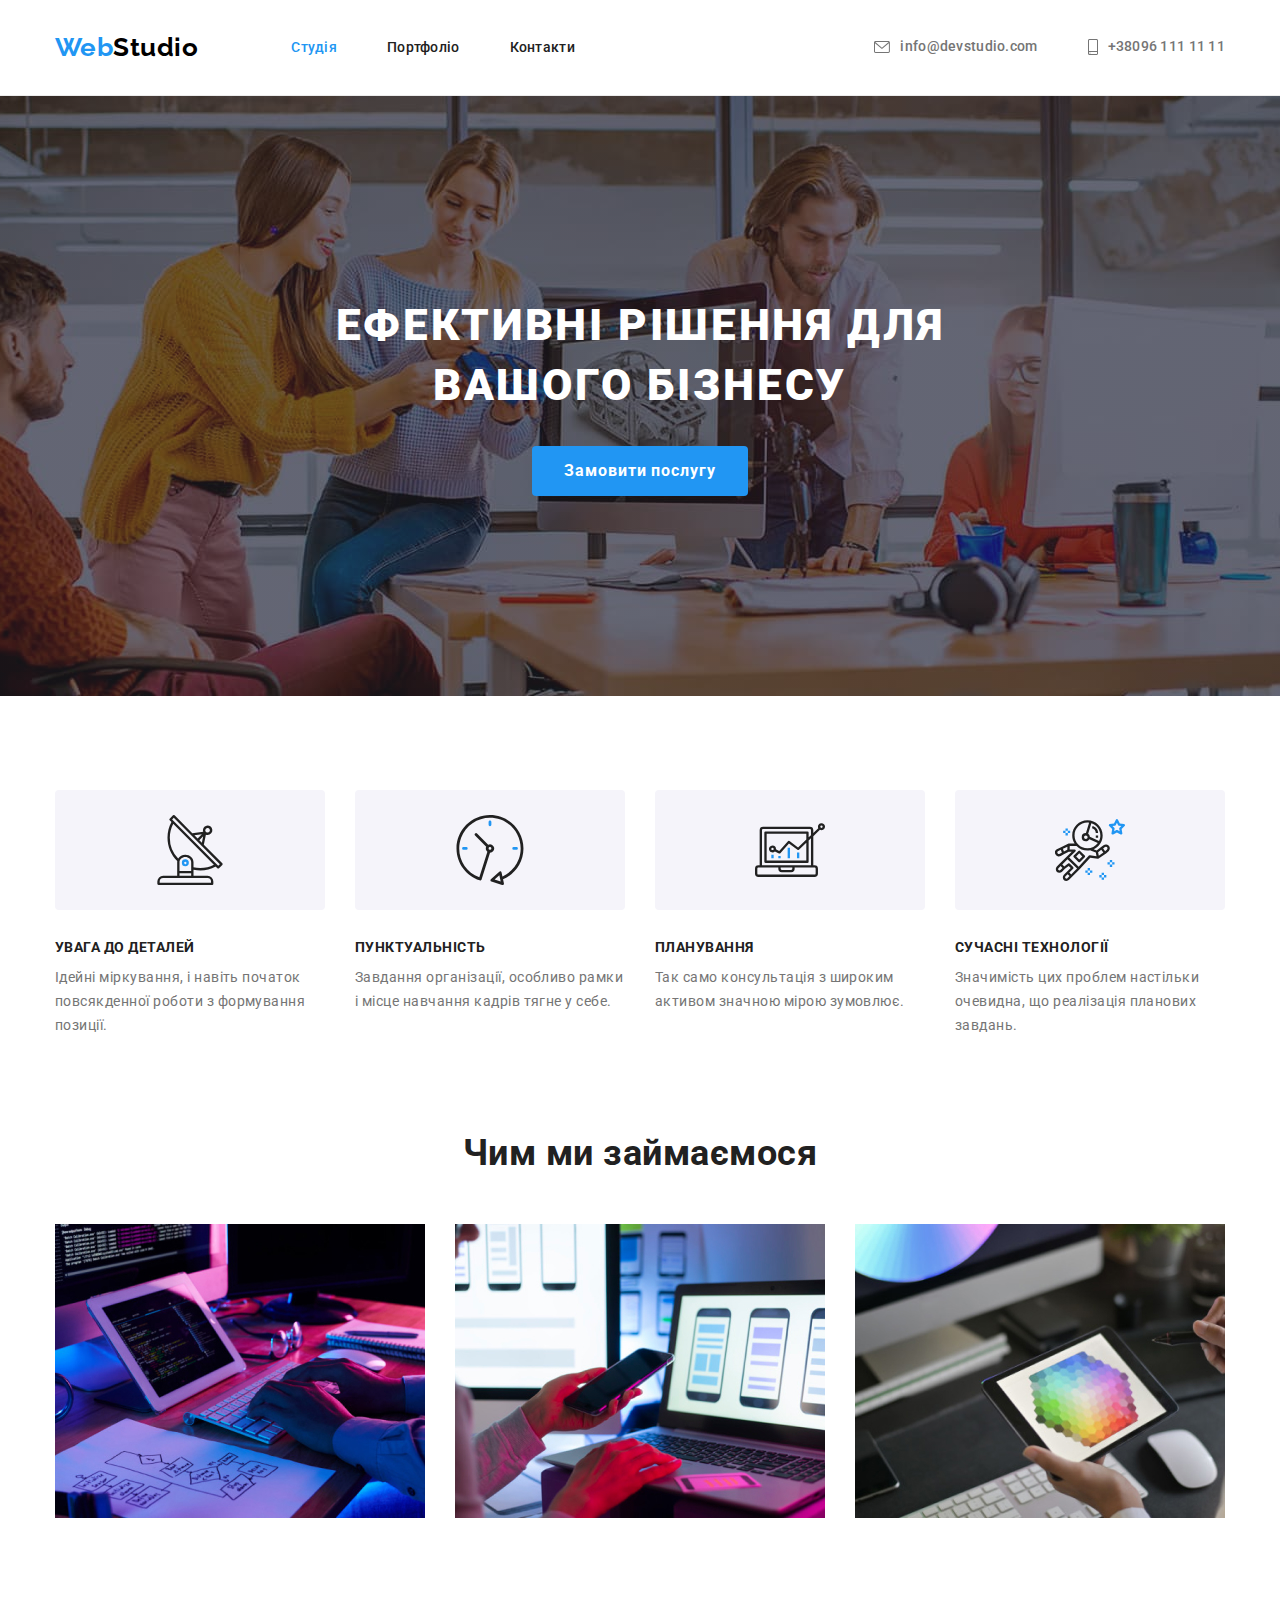
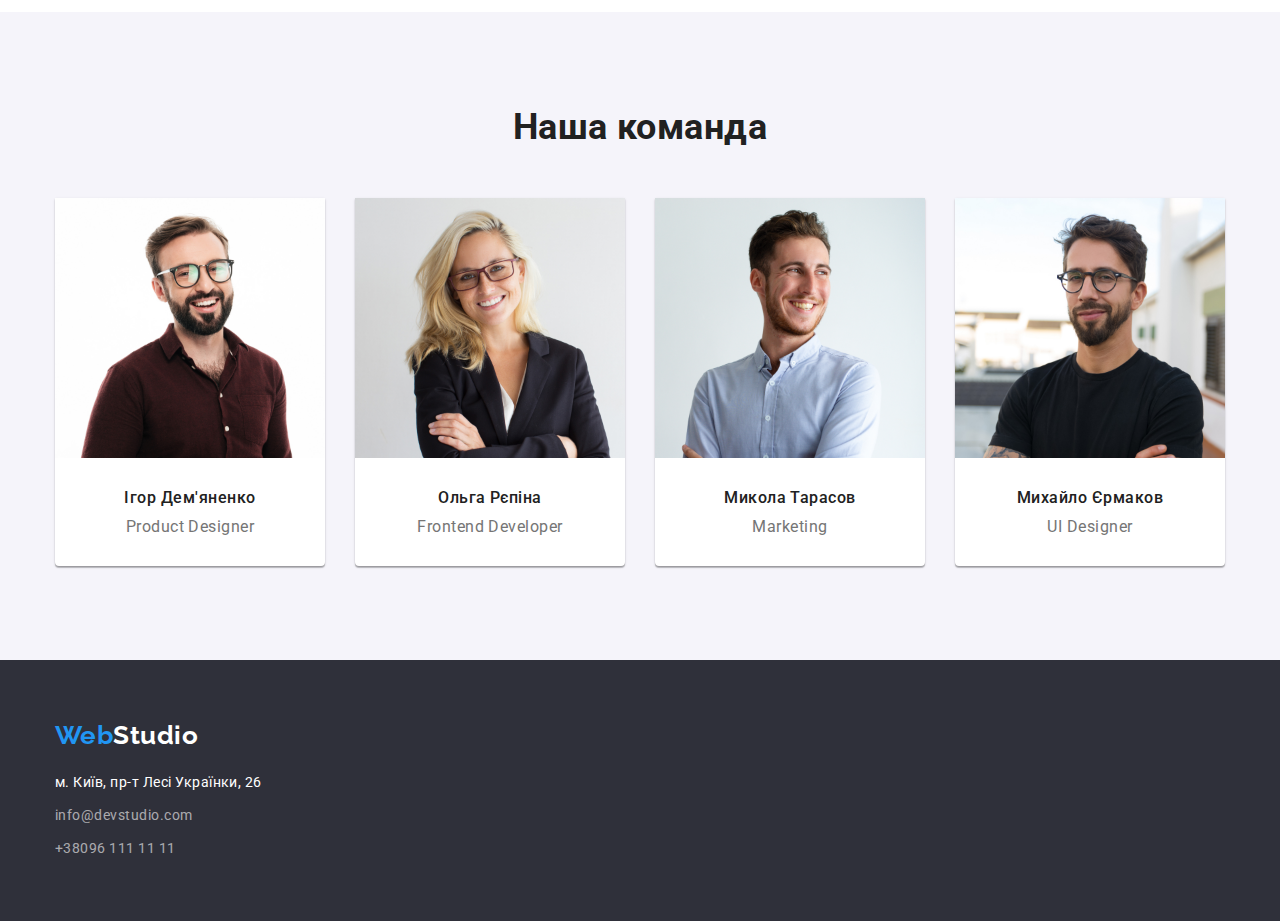
==== index.html @ da21ea5d "Add hover effect to auth-nav link" ====
<!DOCTYPE html>
<html lang="en">
  <head>
    <meta charset="UTF-8" />
    <meta http-equiv="X-UA-Compatible" content="IE=edge" />
    <meta name="viewport" content="width=device-width, initial-scale=1.0" />
    <title>Document</title>
    <link rel="preconnect" href="https://fonts.googleapis.com" />
    <link rel="preconnect" href="https://fonts.gstatic.com" crossorigin />
    <link
      href="https://fonts.googleapis.com/css2?family=Raleway:wght@700&family=Roboto:wght@400;500;700;900&display=swap"
      rel="stylesheet"
    />
    <link
      rel="stylesheet"
      href="https://cdnjs.cloudflare.com/ajax/libs/modern-normalize/1.1.0/modern-normalize.min.css"
    />
    <link rel="stylesheet" href="./css/styles.css" />
  </head>
  <body>
    <!-- Header -->
    <header class="page-header">
      <div class="container main-nav">
        <a href="./index.html" class="logo"><span class="logo-blue">Web</span>Studio</a>

        <nav>
          <ul class="site-nav list">
            <li class="item"><a href="./index.html" class="link current">Студія</a></li>
            <li class="item"><a href="./portfolio.html" class="link">Портфоліо</a></li>
            <li class="item"><a href="Контакти" class="link">Контакти</a></li>
          </ul>
        </nav>

        <ul class="auth-nav">
          <li class="item">
            <a href="maito:info@devstudio.com" class="link">
              <svg class="link-svg" width="16px" height="12px">
                <use href="/images/icons.svg#envelope"></use>
              </svg>
              info@devstudio.com</a
            >
          </li>
          <li class="item">
            <a href="tel:+380961111111" class="link">
              <svg class="link-svg" width="10px" height="16px">
                <use href="/images/icons.svg#smartphone"></use>
              </svg>
              +38096 111 11 11</a
            >
          </li>
        </ul>
      </div>
    </header>

    <!-- Main section -->
    <main>
      <!--Hero-->
      <section class="hero">
        <div class="hero-bg">
          <div class="container hero-container">
            <h1 class="hero-title">Ефективні рішення для вашого бізнесу</h1>
            <button type="button" class="button primary-hero">Замовити послугу</button>
          </div>
        </div>
      </section>

      <!--Особливості-->
      <section class="section">
        <div class="container">
          <h2 class="section-title feature-title">Переваги</h2>

          <ul class="feature-list">
            <li class="item">
              <div class="item-svg">
                <svg class="item-antenna" width="70px" height="70px">
                  <use href="/images/icons.svg#antenna"></use>
                </svg>
              </div>
              <h3 class="title">УВАГА ДО ДЕТАЛЕЙ</h3>
              <p class="text">
                Ідейні міркування, і навіть початок повсякденної роботи з формування позиції.
              </p>
            </li>

            <li class="item">
              <div class="item-svg">
                <svg class="item-antenna" width="70px" height="70px">
                  <use href="/images/icons.svg#clock"></use>
                </svg>
              </div>
              <h3 class="title">ПУНКТУАЛЬНІСТЬ</h3>
              <p class="text">
                Завдання організації, особливо рамки і місце навчання кадрів тягне у себе.
              </p>
            </li>

            <li class="item">
              <div class="item-svg">
                <svg class="item-antenna" width="70px" height="70px">
                  <use href="/images/icons.svg#diagram"></use>
                </svg>
              </div>
              <h3 class="title">ПЛАНУВАННЯ</h3>
              <p class="text">Так само консультація з широким активом значною мірою зумовлює.</p>
            </li>

            <li class="item">
              <div class="item-svg">
                <svg class="item-antenna" width="70px" height="70px">
                  <use href="/images/icons.svg#astronaut"></use>
                </svg>
              </div>
              <h3 class="title">СУЧАСНІ ТЕХНОЛОГІЇ</h3>
              <p class="text">
                Значимість цих проблем настільки очевидна, що реалізація планових завдань.
              </p>
            </li>
          </ul>
        </div>
      </section>

      <!--Чим ми займаємося-->
      <section class="section work">
        <div class="container">
          <h2 class="section-title">Чим ми займаємося</h2>
          <ul class="work-list">
            <li class="item">
              <img src="images/img1.jpg" alt="Людина набирає текст на компьютері" width="370" />
            </li>
            <li class="item">
              <img
                src="images/img2.jpg"
                alt="Людина переглядає макети мобільного додатка на компьютері"
                width="370"
              />
            </li>
            <li class="item">
              <img
                src="images/img3.jpg"
                alt="Людина переглядає палітри кольорів на планшеті"
                width="370"
              />
            </li>
          </ul>
        </div>
      </section>

      <!--Наша команда-->
      <section class="section team">
        <div class="container">
          <h2 class="section-title">Наша команда</h2>
          <ul class="team-list">
            <li class="item-team">
              <img src="images/img4.jpg" alt="Фото Ігор Дем'яненко" width="270" height="260" />
              <div class="name">
                <h3 class="title">Ігор Дем'яненко</h3>
                <p class="text">Product Designer</p>
              </div>
            </li>

            <li class="item-team">
              <img src="images/img5.jpg" alt="Фото Ольга Рєпіна" width="270" height="260" />
              <div class="name">
                <h3 class="title">Ольга Рєпіна</h3>
                <p class="text">Frontend Developer</p>
              </div>
            </li>

            <li class="item-team">
              <img src="images/img6.jpg" alt="Фото Микола Тарасов" width="270" height="260" />
              <div class="name">
                <h3 class="title">Микола Тарасов</h3>
                <p class="text">Marketing</p>
              </div>
            </li>

            <li class="item-team">
              <img src="images/img7.jpg" alt="Фото Михайло Єрмаков" width="270" height="260" />
              <div class="name">
                <h3 class="title">Михайло Єрмаков</h3>
                <p class="text">UI Designer</p>
              </div>
            </li>
          </ul>
        </div>
      </section>
    </main>

    <!-- Footer -->
    <footer class="page-footer">
      <div class="container contact">
        <div class="contact">
          <a href="./index.html" class="logo-white"><span class="logo-blue">Web</span>Studio</a>
          <div class="footer-contacts">
            <address>
              <ul class="footer-link">
                <li class="address">
                  <a
                    href="https://www.google.com/search?tbs=lf:1,lf_ui:1&tbm=lcl&sxsrf=ALiCzsYic9nBEuaywwjqmKYpoHVzt39aoQ:1659000467713&q=%D0%BC.+%D0%9A%D0%B8%D1%97%D0%B2,+%D0%BF%D1%80-%D1%82+%D0%9B%D0%B5%D1%81%D1%96+%D0%A3%D0%BA%D1%80%D0%B0%D1%97%D0%BD%D0%BA%D0%B8,+26&rflfq=1&num=10&ved=2ahUKEwivqL2sopv5AhWI_CoKHQGGCf0QtgN6BAgEEAQ"
                    class="address"
                    target="_blank"
                    rel="noreferrer noopener"
                    >м. Київ, пр-т Лесі Українки, 26</a
                  >
                </li>
                <li class="link">
                  <a href="maito:info@devstudio.com" class="link">info@devstudio.com</a>
                </li>
                <li class="link"><a href="tel:+380961111111" class="link">+38096 111 11 11</a></li>
              </ul>
            </address>
          </div>
        </div>
      </div>
    </footer>
  </body>
</html>
---- css/styles.css ----
/* основний колір тексту #212121 */
/* вторичний колір тексту #757575 */
/* акцент #2196F3 */
/* білий колір #FFFFFF */
/* білий колір футер rgba(255, 255, 255, 0.6) */

:root {
  --primary-text-color: #212121;
  --title-text-color: #757575;
  --accent-color: #2196f3;
  --primary-white-color: #ffffff;
}

body {
  background-color: #ffffff;
  color: var(--primary-text-color);
  font-family: Roboto, sans-serif;
  letter-spacing: 0.03em;
}

ul {
  padding: 0;
  margin: 0;
  list-style: none;
}

img {
  display: block;
}

.container {
  width: 100%;
  max-width: 1200px;
  padding-left: 15px;
  padding-right: 15px;
  margin-left: auto;
  margin-right: auto;
}

/* Main Page */

/* Page header */

.page-header {
  padding-top: 32px;
  padding-bottom: 32px;
  border-bottom: 1px solid #ececec;
}

.main-nav {
  display: flex;
  align-items: center;
}

.logo {
  color: #000000;
  font-family: Raleway, sans-serif;
  font-weight: 700;
  font-size: 26px;
  line-height: 1.19;
  text-decoration: none;
}

.logo-blue {
  color: var(--accent-color);
  font-family: Raleway, sans-serif;
  font-weight: 700;
  font-size: 26px;
  line-height: 1.19;
  text-decoration: none;
}

.logo-white {
  color: var(--primary-white-color);
  font-family: Raleway, sans-serif;
  font-weight: 700;
  font-size: 26px;
  line-height: 1.19;
  text-decoration: none;
}

.logo:focus {
  color: var(--accent-color);
}

.site-nav {
  display: flex;
  margin-left: 93px;
}

.site-nav .item:not(:last-child) {
  margin-right: 50px;
}

.site-nav .link {
  color: var(--primary-text-color);
  font-weight: 500;
  font-size: 14px;
  line-height: 1.2;
  letter-spacing: 0.02em;
  text-decoration: none;
}

.site-nav .link.current {
  color: var(--accent-color);
}

.site-nav .link:hover,
.site-nav .link:focus {
  color: var(--accent-color);
}

.auth-nav .link {
  display: flex;
  align-items: center;
  color: var(--title-text-color);
  text-decoration: none;
  font-weight: 500;
  font-size: 14px;
  line-height: 1.14;
  letter-spacing: 0.02em;
}

.auth-nav .link:hover,
.auth-nav .link:focus {
  color: var(--accent-color);
}

.auth-nav {
  display: flex;
  margin-left: auto;
}

.auth-nav .item:not(:last-child) {
  margin-right: 50px;
}

.link-svg {
  margin-right: 10px;
  fill: currentColor;
}

/* Main sections */

.section {
  padding-top: 94px;
  padding-bottom: 94px;
}

.section-title {
  margin-top: 0;
  margin-bottom: 50px;
  color: var(--primary-text-color);
  font-weight: 700;
  font-size: 36px;
  line-height: 1.17;
  text-align: center;
}

/* Hero */

.hero {
  background-color: #2f303a;
  text-align: center;
}

.hero-bg {
  max-width: 1600px;
  height: 600px;
  margin-right: auto;
  margin-left: auto;
  background-image: linear-gradient(to right, rgba(47, 48, 58, 0.4), rgba(47, 48, 58, 0.4)),
    url(/images/bg_img.jpg);
  background-repeat: no-repeat;
  background-position: center;
}

.container.hero-container {
  padding-top: 200px;
  padding-bottom: 200px;
  padding-left: 237px;
  padding-right: 237px;
}

.hero .hero-title {
  margin-top: 0;
  margin-bottom: 30px;

  color: var(--primary-white-color);
  font-weight: 900;
  font-size: 44px;
  line-height: 1.36;
  letter-spacing: 0.06em;
  text-transform: uppercase;
}

/* Features */

.section-title.feature-title {
  display: none;
}

.feature-list {
  display: flex;
}

.feature-list .item-svg {
  display: flex;
  align-items: center;
  justify-content: center;
  width: 270px;
  height: 120px;
  margin-bottom: 30px;
  border-radius: 4px;
  background-color: #f5f4fa;
}

/* .feature-list .item::before {
  content: '';
  display: block;
  width: 270px;
  height: 120px;
  margin-bottom: 30px;
  border-radius: 4px;
  background-color: #f5f4fa;
} */

.feature-list .item:not(:last-child) {
  margin-right: 30px;
}

.feature-list .title {
  margin-top: 0;
  margin-bottom: 10px;
  color: var(--primary-text-color);
  font-weight: 700;
  font-size: 14px;
  line-height: 1.14;
}

.feature-list .text {
  margin-top: 0;
  margin-bottom: 0;
  color: var(--title-text-color);
  font-size: 14px;
  line-height: 1.71;
}

/* .feature-list .item {
  display: inline-flex;
  justify-content: center;
} */

/* Job description */

.section.work {
  padding-top: 0;
}

.work-list {
  display: flex;
}

.work-list .item:not(:last-child) {
  margin-right: 30px;
}

/* Our Team */

.section.team {
  background-color: #f5f4fa;
}

.item-team {
  background-color: var(--primary-white-color);
  border-radius: 0px 0px 4px 4px;
  box-shadow: 0px 1px 3px rgba(0, 0, 0, 0.12), 0px 1px 1px rgba(0, 0, 0, 0.14),
    0px 2px 1px rgba(0, 0, 0, 0.2);
}

.name {
  padding-top: 30px;
  padding-bottom: 30px;

  text-align: center;
}

.team-list {
  display: flex;
  flex-wrap: wrap;
}

.item-team:not(:last-child) {
  margin-right: 30px;
}

.team-list .title {
  margin-top: 0px;
  margin-bottom: 10px;

  color: var(--primary-text-color);
  font-weight: 500;
  font-size: 16px;
  line-height: 1.19;
}

.team-list .text {
  margin-top: 0px;
  margin-bottom: 0px;

  color: var(--title-text-color);
  font-size: 16px;
  line-height: 1.19;
}

/* Footer */

.page-footer {
  padding-top: 60px;
  padding-bottom: 60px;

  background-color: #2f303a;
}

.address {
  padding-top: 20px;

  color: var(--primary-white-color);
  font-size: 14px;
  line-height: 1.71;
  text-decoration: none;
  font-style: normal;
}

.address:hover,
.address:focus {
  color: var(--accent-color);
}

.footer-link .link {
  margin-top: 9px;

  color: rgba(255, 255, 255, 0.6);
  font-size: 14px;
  line-height: 1.71;
  text-decoration: none;
  font-style: normal;
}

.footer-link .link:hover,
.footer-link .link:focus {
  color: var(--accent-color);
}

/* Portfolio Page */

.section-title.portfolio-title {
  display: none;
}

/* Filter/Hero buttons */

.filter-button {
  display: flex;
  flex-wrap: wrap;
  justify-content: center;
  margin-bottom: 50px;
}

.filter-button button:hover,
.filter-button button:focus {
  box-shadow: 0px 3px 1px rgba(0, 0, 0, 0.1), 0px 1px 2px rgba(0, 0, 0, 0.08),
    0px 2px 2px rgba(0, 0, 0, 0.12);
}

.button {
  color: var(--primary-text-color);
  background-color: #f5f4fa;
  font-family: inherit;
  cursor: pointer;
}

.button.primary-hero {
  padding-top: 10px;
  padding-bottom: 10px;
  padding-right: 32px;
  padding-left: 32px;
  border: 0px;
  border-radius: 4px;

  color: var(--primary-white-color);
  background-color: var(--accent-color);
  font-weight: 700;
  font-size: 16px;
  line-height: 1.88;
  letter-spacing: 0.06em;
}

.button.primary-filter {
  padding: 6px 22px 6px 22px;
  border: 0px;
  border-radius: 4px;

  color: var(--primary-white-color);
  background-color: var(--accent-color);
  font-weight: 500;
  font-size: 16px;
  line-height: 1.62;
}

.button.secondary-filter {
  margin-left: 8px;
  padding: 6px 25px 6px 25px;
  border: 0px;
  border-radius: 4px;

  color: var(--primary-text-color);
  background-color: #f5f4fa;
  font-weight: 500;
  font-size: 16px;
  line-height: 1.62;
}

.button:hover,
.button:focus {
  color: var(--primary-white-color);
  background-color: var(--accent-color);
}

/* Work Examples */

.work-examples {
  display: flex;
  flex-wrap: wrap;
}

.work-examples .card:nth-child(3n) {
  margin-right: 0px;
}

.work-examples .card:hover,
.work-examples .card:focus {
  box-shadow: 0px 1px 1px rgba(0, 0, 0, 0.12), 0px 4px 4px rgba(0, 0, 0, 0.06),
    1px 4px 6px rgba(0, 0, 0, 0.16);
}

.work-examples .text {
  margin: 0px;

  color: var(--title-text-color);
  font-size: 16px;
  line-height: 1.87;
}

.work-examples .work-title {
  margin-bottom: 4px;
  margin-top: 0px;

  color: var(--primary-text-color);
  font-weight: 700;
  font-size: 18px;
  line-height: 2;
  letter-spacing: 0.06em;
}

.card {
  width: 370px;
  margin-right: 30px;
  margin-bottom: 30px;
}

.card-description {
  border-left: 1px solid #eeeeee;
  border-right: 1px solid #eeeeee;
  border-bottom: 1px solid #eeeeee;
  padding: 20px 24px 20px 24px;
}
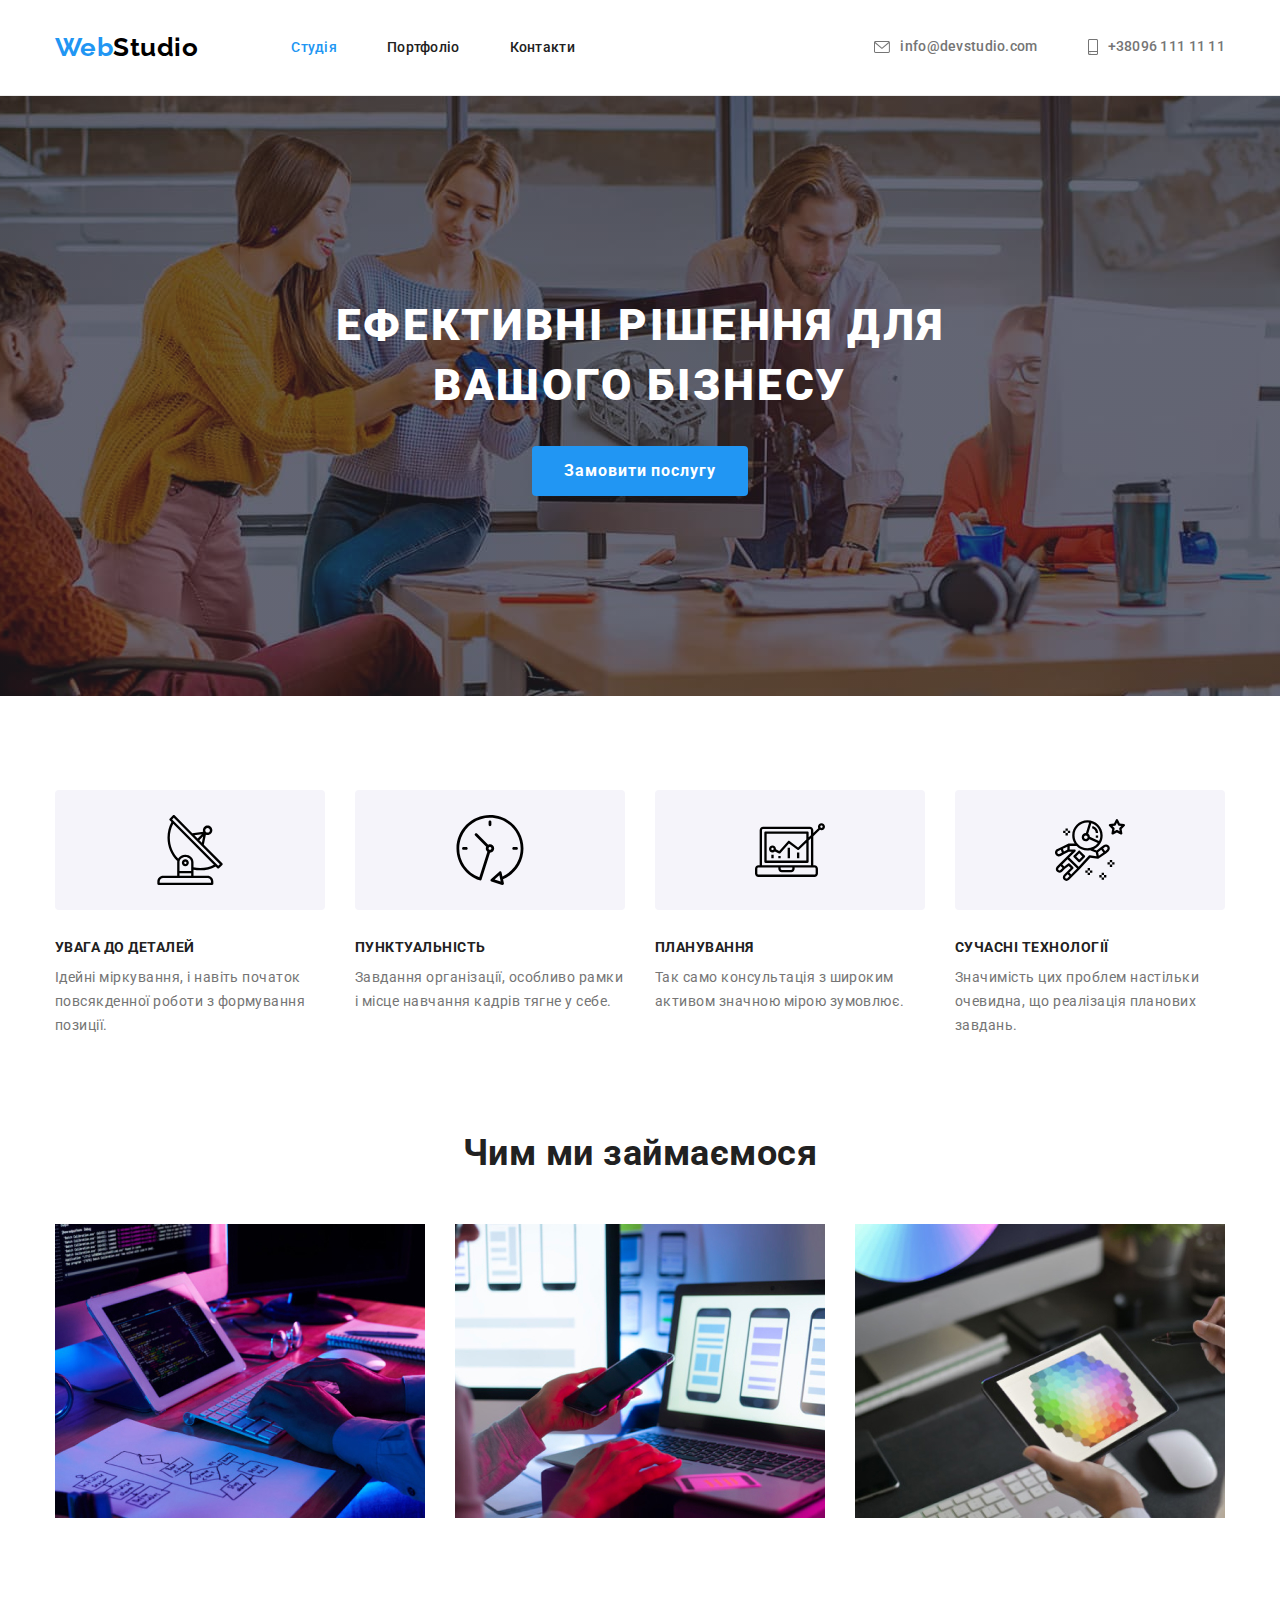
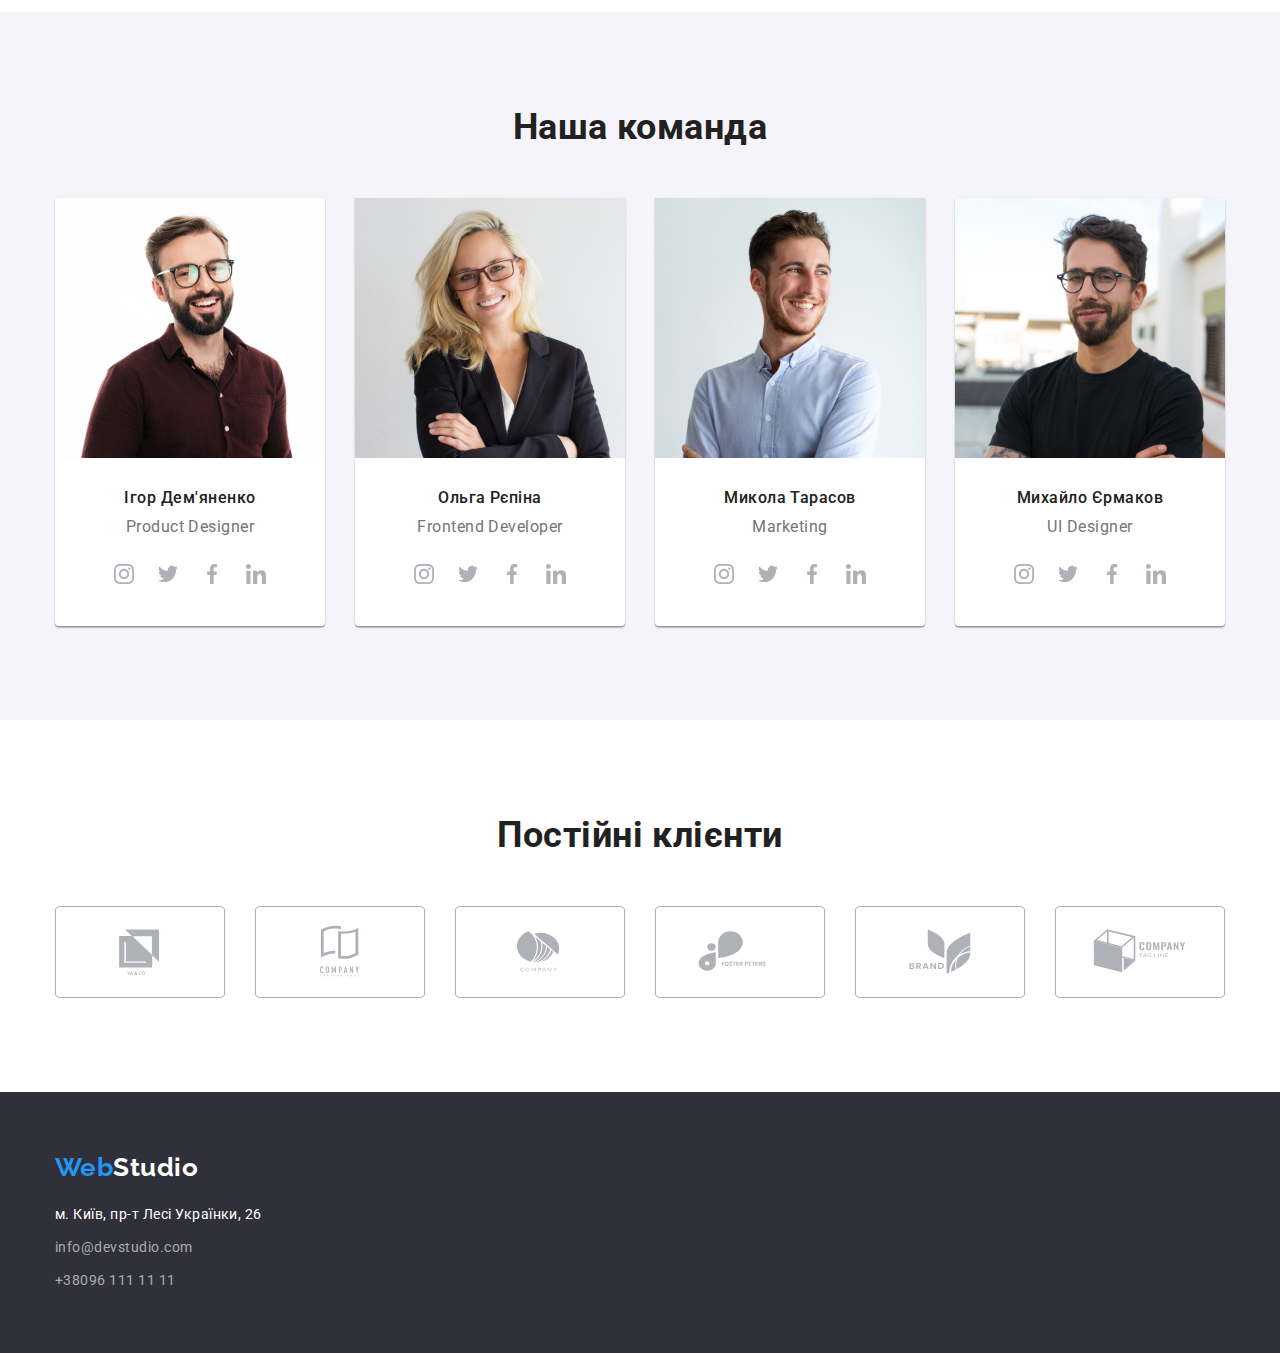
==== commit d28c7b0c: "Add icons to Team saction" ====
--- a/index.html
+++ b/index.html
@@ -155,6 +155,67 @@
               <div class="name">
                 <h3 class="title">Ігор Дем'яненко</h3>
                 <p class="text">Product Designer</p>
+                <ul class="social">
+                  <li>
+                    <a
+                      href="https://www.instagram.com"
+                      target="_blank"
+                      rel="noopenner noreferer"
+                      class="social-link"
+                    >
+                      <div class="social-button">
+                        <svg class="social-svg" width="20px" height="20px">
+                          <use href="/images/icons.svg#instagram"></use>
+                        </svg>
+                      </div>
+                    </a>
+                  </li>
+                  <li></li>
+                  <li>
+                    <a
+                      href="https://www.twitter.com"
+                      target="_blank"
+                      rel="noopenner noreferer"
+                      class="social-link"
+                    >
+                      <div class="social-button">
+                        <svg class="social-svg" width="20px" height="20px">
+                          <use href="/images/icons.svg#twitter"></use>
+                        </svg>
+                      </div>
+                    </a>
+                  </li>
+                  <li></li>
+                  <li>
+                    <a
+                      href="https://www.facebook.com"
+                      target="_blank"
+                      rel="noopenner noreferer"
+                      class="social-link"
+                    >
+                      <div class="social-button">
+                        <svg class="social-svg" width="20px" height="20px">
+                          <use href="/images/icons.svg#facebook"></use>
+                        </svg>
+                      </div>
+                    </a>
+                  </li>
+                  <li></li>
+                  <li>
+                    <a
+                      href="https://www.linkedin.com"
+                      target="_blank"
+                      rel="noopenner noreferer"
+                      class="social-link"
+                    >
+                      <div class="social-button">
+                        <svg class="social-svg" width="20px" height="20px">
+                          <use href="/images/icons.svg#linkedin"></use>
+                        </svg>
+                      </div>
+                    </a>
+                  </li>
+                </ul>
               </div>
             </li>
 
@@ -163,6 +224,68 @@
               <div class="name">
                 <h3 class="title">Ольга Рєпіна</h3>
                 <p class="text">Frontend Developer</p>
+                <ul class="social">
+                  <li></li>
+                  <li>
+                    <a
+                      href="https://www.instagram.com"
+                      target="_blank"
+                      rel="noopenner noreferer"
+                      class="social-link"
+                    >
+                      <div class="social-button">
+                        <svg class="social-svg" width="20px" height="20px">
+                          <use href="/images/icons.svg#instagram"></use>
+                        </svg>
+                      </div>
+                    </a>
+                  </li>
+                  <li></li>
+                  <li>
+                    <a
+                      href="https://www.twitter.com"
+                      target="_blank"
+                      rel="noopenner noreferer"
+                      class="social-link"
+                    >
+                      <div class="social-button">
+                        <svg class="social-svg" width="20px" height="20px">
+                          <use href="/images/icons.svg#twitter"></use>
+                        </svg>
+                      </div>
+                    </a>
+                  </li>
+                  <li></li>
+                  <li>
+                    <a
+                      href="https://www.facebook.com"
+                      target="_blank"
+                      rel="noopenner noreferer"
+                      class="social-link"
+                    >
+                      <div class="social-button">
+                        <svg class="social-svg" width="20px" height="20px">
+                          <use href="/images/icons.svg#facebook"></use>
+                        </svg>
+                      </div>
+                    </a>
+                  </li>
+                  <li></li>
+                  <li>
+                    <a
+                      href="https://www.linkedin.com"
+                      target="_blank"
+                      rel="noopenner noreferer"
+                      class="social-link"
+                    >
+                      <div class="social-button">
+                        <svg class="social-svg" width="20px" height="20px">
+                          <use href="/images/icons.svg#linkedin"></use>
+                        </svg>
+                      </div>
+                    </a>
+                  </li>
+                </ul>
               </div>
             </li>
 
@@ -171,6 +294,68 @@
               <div class="name">
                 <h3 class="title">Микола Тарасов</h3>
                 <p class="text">Marketing</p>
+                <ul class="social">
+                  <li></li>
+                  <li>
+                    <a
+                      href="https://www.instagram.com"
+                      target="_blank"
+                      rel="noopenner noreferer"
+                      class="social-link"
+                    >
+                      <div class="social-button">
+                        <svg class="social-svg" width="20px" height="20px">
+                          <use href="/images/icons.svg#instagram"></use>
+                        </svg>
+                      </div>
+                    </a>
+                  </li>
+                  <li></li>
+                  <li>
+                    <a
+                      href="https://www.twitter.com"
+                      target="_blank"
+                      rel="noopenner noreferer"
+                      class="social-link"
+                    >
+                      <div class="social-button">
+                        <svg class="social-svg" width="20px" height="20px">
+                          <use href="/images/icons.svg#twitter"></use>
+                        </svg>
+                      </div>
+                    </a>
+                  </li>
+                  <li></li>
+                  <li>
+                    <a
+                      href="https://www.facebook.com"
+                      target="_blank"
+                      rel="noopenner noreferer"
+                      class="social-link"
+                    >
+                      <div class="social-button">
+                        <svg class="social-svg" width="20px" height="20px">
+                          <use href="/images/icons.svg#facebook"></use>
+                        </svg>
+                      </div>
+                    </a>
+                  </li>
+                  <li></li>
+                  <li>
+                    <a
+                      href="https://www.linkedin.com"
+                      target="_blank"
+                      rel="noopenner noreferer"
+                      class="social-link"
+                    >
+                      <div class="social-button">
+                        <svg class="social-svg" width="20px" height="20px">
+                          <use href="/images/icons.svg#linkedin"></use>
+                        </svg>
+                      </div>
+                    </a>
+                  </li>
+                </ul>
               </div>
             </li>
 
@@ -179,7 +364,116 @@
               <div class="name">
                 <h3 class="title">Михайло Єрмаков</h3>
                 <p class="text">UI Designer</p>
-              </div>
+                <ul class="social">
+                  <li>
+                    <a
+                      href="https://www.instagram.com"
+                      target="_blank"
+                      rel="noopenner noreferer"
+                      class="social-link"
+                    >
+                      <div class="social-button">
+                        <svg class="social-svg" width="20px" height="20px">
+                          <use href="/images/icons.svg#instagram"></use>
+                        </svg>
+                      </div>
+                    </a>
+                  </li>
+                  <li>
+                    <a
+                      href="https://www.twitter.com"
+                      target="_blank"
+                      rel="noopenner noreferer"
+                      class="social-link"
+                    >
+                      <div class="social-button">
+                        <svg class="social-svg" width="20px" height="20px">
+                          <use href="/images/icons.svg#twitter"></use>
+                        </svg>
+                      </div>
+                    </a>
+                  </li>
+                  <li>
+                    <a
+                      href="https://www.facebook.com"
+                      target="_blank"
+                      rel="noopenner noreferer"
+                      class="social-link"
+                    >
+                      <div class="social-button">
+                        <svg class="social-svg" width="20px" height="20px">
+                          <use href="/images/icons.svg#facebook"></use>
+                        </svg>
+                      </div>
+                    </a>
+                  </li>
+                  <li>
+                    <a
+                      href="https://www.linkedin.com"
+                      target="_blank"
+                      rel="noopenner noreferer"
+                      class="social-link"
+                    >
+                      <div class="social-button">
+                        <svg class="social-svg" width="20px" height="20px">
+                          <use href="/images/icons.svg#linkedin"></use>
+                        </svg>
+                      </div>
+                    </a>
+                  </li>
+                </ul>
+              </div>
+            </li>
+          </ul>
+        </div>
+      </section>
+
+      <!--Постійні клієнти-->
+      <section class="section clients">
+        <div class="container">
+          <h2 class="section-title">Постійні клієнти</h2>
+          <ul class="clients-list">
+            <li>
+              <a href="/index.html" class="clients-button">
+                <svg class="clients-svg" width="106px" height="60px">
+                  <use href="/images/icons.svg#logo"></use>
+                </svg>
+              </a>
+            </li>
+            <li>
+              <a href="/index.html" class="clients-button">
+                <svg class="clients-svg" width="106px" height="60px">
+                  <use href="/images/icons.svg#logo1"></use>
+                </svg>
+              </a>
+            </li>
+            <li>
+              <a href="/index.html" class="clients-button">
+                <svg class="clients-svg" width="106px" height="60px">
+                  <use href="/images/icons.svg#logo2"></use>
+                </svg>
+              </a>
+            </li>
+            <li>
+              <a href="/index.html" class="clients-button">
+                <svg class="clients-svg" width="106px" height="60px">
+                  <use href="/images/icons.svg#logo3"></use>
+                </svg>
+              </a>
+            </li>
+            <li>
+              <a href="/index.html" class="clients-button">
+                <svg class="clients-svg" width="106px" height="60px">
+                  <use href="/images/icons.svg#logo4"></use>
+                </svg>
+              </a>
+            </li>
+            <li>
+              <a href="/index.html" class="clients-button">
+                <svg class="clients-svg" width="106px" height="60px">
+                  <use href="/images/icons.svg#logo5"></use>
+                </svg>
+              </a>
             </li>
           </ul>
         </div>
--- a/css/styles.css
+++ b/css/styles.css
@@ -9,6 +9,7 @@
   --title-text-color: #757575;
   --accent-color: #2196f3;
   --primary-white-color: #ffffff;
+  --icons-color: #afb1b8;
 }
 
 body {
@@ -114,6 +115,7 @@
   display: flex;
   align-items: center;
   color: var(--title-text-color);
+
   text-decoration: none;
   font-weight: 500;
   font-size: 14px;
@@ -151,6 +153,7 @@
   margin-top: 0;
   margin-bottom: 50px;
   color: var(--primary-text-color);
+
   font-weight: 700;
   font-size: 36px;
   line-height: 1.17;
@@ -176,10 +179,7 @@
 }
 
 .container.hero-container {
-  padding-top: 200px;
-  padding-bottom: 200px;
-  padding-left: 237px;
-  padding-right: 237px;
+  padding: 200px 237px;
 }
 
 .hero .hero-title {
@@ -215,16 +215,6 @@
   background-color: #f5f4fa;
 }
 
-/* .feature-list .item::before {
-  content: '';
-  display: block;
-  width: 270px;
-  height: 120px;
-  margin-bottom: 30px;
-  border-radius: 4px;
-  background-color: #f5f4fa;
-} */
-
 .feature-list .item:not(:last-child) {
   margin-right: 30px;
 }
@@ -233,6 +223,7 @@
   margin-top: 0;
   margin-bottom: 10px;
   color: var(--primary-text-color);
+
   font-weight: 700;
   font-size: 14px;
   line-height: 1.14;
@@ -246,11 +237,6 @@
   line-height: 1.71;
 }
 
-/* .feature-list .item {
-  display: inline-flex;
-  justify-content: center;
-} */
-
 /* Job description */
 
 .section.work {
@@ -306,11 +292,78 @@
 
 .team-list .text {
   margin-top: 0px;
-  margin-bottom: 0px;
+  margin-bottom: 16px;
 
   color: var(--title-text-color);
   font-size: 16px;
   line-height: 1.19;
+}
+.social-link {
+  border-radius: 50%;
+}
+
+.social {
+  display: flex;
+  align-items: center;
+  justify-content: center;
+  border-radius: 50%;
+}
+
+.social-button {
+  display: flex;
+  align-items: center;
+  justify-content: center;
+  width: 44px;
+  height: 44px;
+  border-radius: 50%;
+  color: var(--icons-color);
+}
+
+/* .social-button {
+  display: flex;
+  justify-content: center;
+  align-items: center;
+  width: 44px;
+  height: 44px;
+} */
+
+.social-svg {
+  display: inline-flex;
+  align-items: center;
+  justify-content: center;
+  margin-top: auto;
+  margin-bottom: auto;
+  fill: currentColor;
+}
+
+/* Постійні кліэнти */
+
+.clients-list {
+  display: flex;
+}
+.clients-list li + li {
+  margin-left: 30px;
+}
+
+.clients-button {
+  display: flex;
+  justify-content: center;
+  align-items: center;
+  width: 170px;
+  height: 92px;
+  padding: 16px 32px;
+  border: 1px solid var(--icons-color);
+  border-radius: 4px;
+  color: var(--icons-color);
+}
+
+.clients-button:hover,
+.clients-button:focus {
+  color: var(--accent-color);
+}
+
+.clients-svg {
+  fill: currentColor;
 }
 
 /* Footer */
@@ -381,10 +434,7 @@
 }
 
 .button.primary-hero {
-  padding-top: 10px;
-  padding-bottom: 10px;
-  padding-right: 32px;
-  padding-left: 32px;
+  padding: 10px 32px;
   border: 0px;
   border-radius: 4px;
 
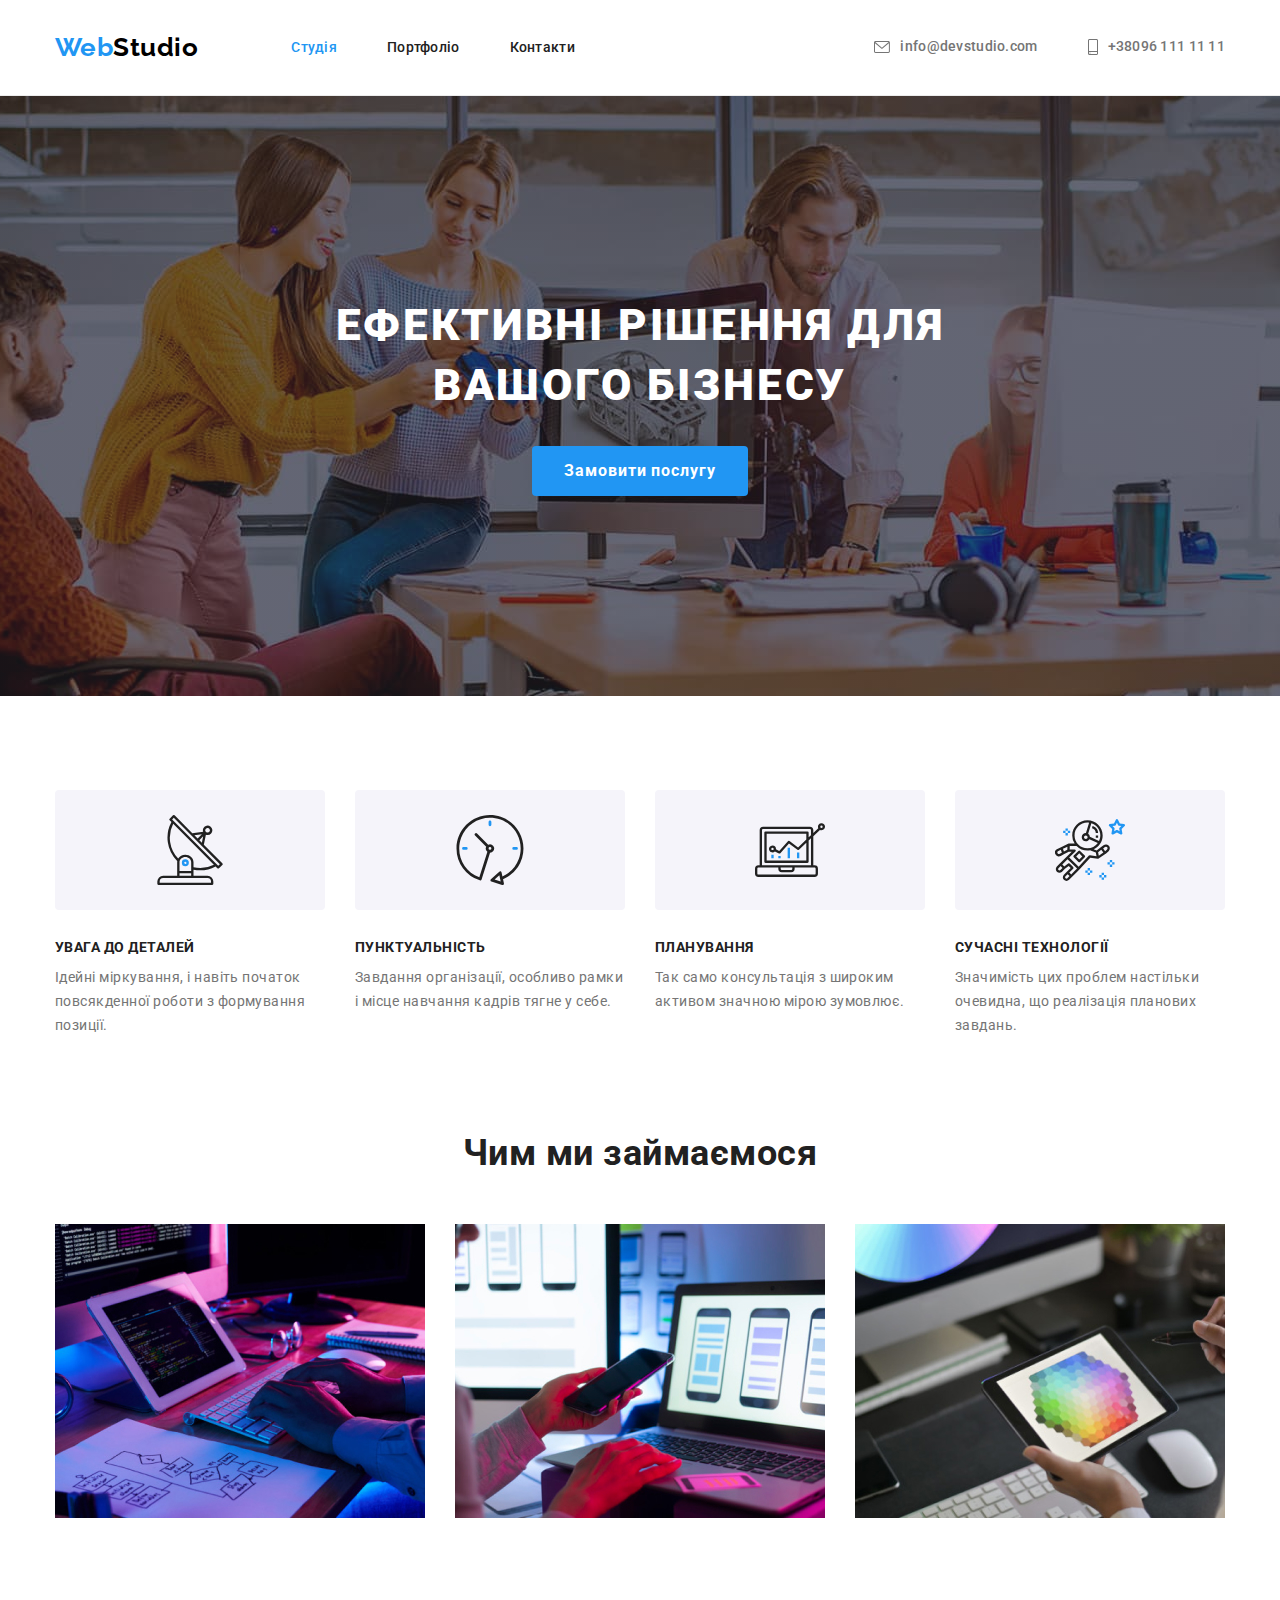
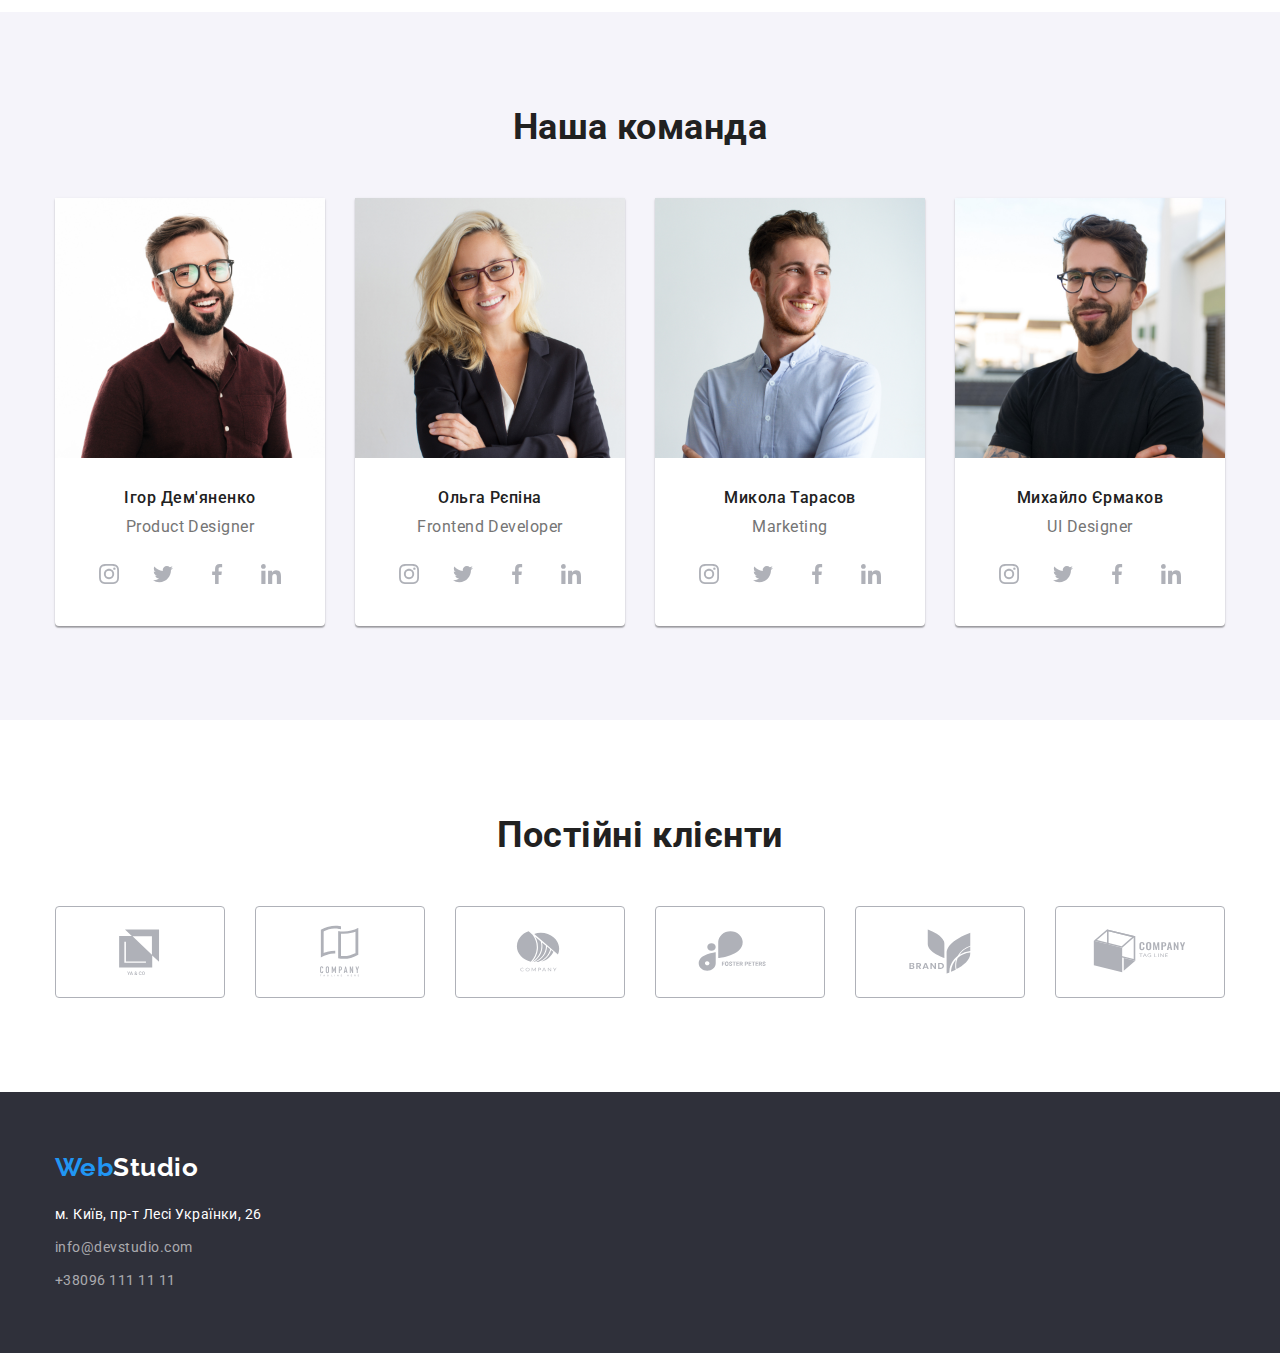
==== commit f07ef834: "Add logo changes in footer section" ====
--- a/index.html
+++ b/index.html
@@ -155,61 +155,58 @@
               <div class="name">
                 <h3 class="title">Ігор Дем'яненко</h3>
                 <p class="text">Product Designer</p>
-                <ul class="social">
-                  <li>
-                    <a
-                      href="https://www.instagram.com"
-                      target="_blank"
-                      rel="noopenner noreferer"
-                      class="social-link"
-                    >
-                      <div class="social-button">
-                        <svg class="social-svg" width="20px" height="20px">
+                <ul class="network">
+                  <li class="network-list">
+                    <a
+                      href="https://instagram.com"
+                      class="network-link"
+                      target="_blank"
+                      rel="noopener noreferer nofollow"
+                    >
+                      <div class="network-button">
+                        <svg class="network-icon" width="20px" height="20px">
                           <use href="/images/icons.svg#instagram"></use>
                         </svg>
                       </div>
                     </a>
                   </li>
-                  <li></li>
-                  <li>
-                    <a
-                      href="https://www.twitter.com"
-                      target="_blank"
-                      rel="noopenner noreferer"
-                      class="social-link"
-                    >
-                      <div class="social-button">
-                        <svg class="social-svg" width="20px" height="20px">
+                  <li class="network-list">
+                    <a
+                      href="https://twitter.com"
+                      class="network-link"
+                      target="_blank"
+                      rel="noopener noreferer nofollow"
+                    >
+                      <div class="network-button">
+                        <svg class="network-icon" width="20px" height="20px">
                           <use href="/images/icons.svg#twitter"></use>
                         </svg>
                       </div>
                     </a>
                   </li>
-                  <li></li>
-                  <li>
-                    <a
-                      href="https://www.facebook.com"
-                      target="_blank"
-                      rel="noopenner noreferer"
-                      class="social-link"
-                    >
-                      <div class="social-button">
-                        <svg class="social-svg" width="20px" height="20px">
+                  <li class="network-list">
+                    <a
+                      href="https://facebook.com"
+                      class="network-link"
+                      target="_blank"
+                      rel="noopener noreferer nofollow"
+                    >
+                      <div class="network-button">
+                        <svg class="network-icon" width="20px" height="20px">
                           <use href="/images/icons.svg#facebook"></use>
                         </svg>
                       </div>
                     </a>
                   </li>
-                  <li></li>
-                  <li>
-                    <a
-                      href="https://www.linkedin.com"
-                      target="_blank"
-                      rel="noopenner noreferer"
-                      class="social-link"
-                    >
-                      <div class="social-button">
-                        <svg class="social-svg" width="20px" height="20px">
+                  <li class="network-list">
+                    <a
+                      href="https://linkedin.com"
+                      class="network-link"
+                      target="_blank"
+                      rel="noopener noreferer nofollow"
+                    >
+                      <div class="network-button">
+                        <svg class="network-icon" width="20px" height="20px">
                           <use href="/images/icons.svg#linkedin"></use>
                         </svg>
                       </div>
@@ -224,62 +221,58 @@
               <div class="name">
                 <h3 class="title">Ольга Рєпіна</h3>
                 <p class="text">Frontend Developer</p>
-                <ul class="social">
-                  <li></li>
-                  <li>
-                    <a
-                      href="https://www.instagram.com"
-                      target="_blank"
-                      rel="noopenner noreferer"
-                      class="social-link"
-                    >
-                      <div class="social-button">
-                        <svg class="social-svg" width="20px" height="20px">
+                <ul class="network">
+                  <li class="network-list">
+                    <a
+                      href="https://instagram.com"
+                      class="network-link"
+                      target="_blank"
+                      rel="noopener noreferer nofollow"
+                    >
+                      <div class="network-button">
+                        <svg class="network-icon" width="20px" height="20px">
                           <use href="/images/icons.svg#instagram"></use>
                         </svg>
                       </div>
                     </a>
                   </li>
-                  <li></li>
-                  <li>
-                    <a
-                      href="https://www.twitter.com"
-                      target="_blank"
-                      rel="noopenner noreferer"
-                      class="social-link"
-                    >
-                      <div class="social-button">
-                        <svg class="social-svg" width="20px" height="20px">
+                  <li class="network-list">
+                    <a
+                      href="https://twitter.com"
+                      class="network-link"
+                      target="_blank"
+                      rel="noopener noreferer nofollow"
+                    >
+                      <div class="network-button">
+                        <svg class="network-icon" width="20px" height="20px">
                           <use href="/images/icons.svg#twitter"></use>
                         </svg>
                       </div>
                     </a>
                   </li>
-                  <li></li>
-                  <li>
-                    <a
-                      href="https://www.facebook.com"
-                      target="_blank"
-                      rel="noopenner noreferer"
-                      class="social-link"
-                    >
-                      <div class="social-button">
-                        <svg class="social-svg" width="20px" height="20px">
+                  <li class="network-list">
+                    <a
+                      href="https://facebook.com"
+                      class="network-link"
+                      target="_blank"
+                      rel="noopener noreferer nofollow"
+                    >
+                      <div class="network-button">
+                        <svg class="network-icon" width="20px" height="20px">
                           <use href="/images/icons.svg#facebook"></use>
                         </svg>
                       </div>
                     </a>
                   </li>
-                  <li></li>
-                  <li>
-                    <a
-                      href="https://www.linkedin.com"
-                      target="_blank"
-                      rel="noopenner noreferer"
-                      class="social-link"
-                    >
-                      <div class="social-button">
-                        <svg class="social-svg" width="20px" height="20px">
+                  <li class="network-list">
+                    <a
+                      href="https://linkedin.com"
+                      class="network-link"
+                      target="_blank"
+                      rel="noopener noreferer nofollow"
+                    >
+                      <div class="network-button">
+                        <svg class="network-icon" width="20px" height="20px">
                           <use href="/images/icons.svg#linkedin"></use>
                         </svg>
                       </div>
@@ -294,62 +287,58 @@
               <div class="name">
                 <h3 class="title">Микола Тарасов</h3>
                 <p class="text">Marketing</p>
-                <ul class="social">
-                  <li></li>
-                  <li>
-                    <a
-                      href="https://www.instagram.com"
-                      target="_blank"
-                      rel="noopenner noreferer"
-                      class="social-link"
-                    >
-                      <div class="social-button">
-                        <svg class="social-svg" width="20px" height="20px">
+                <ul class="network">
+                  <li class="network-list">
+                    <a
+                      href="https://instagram.com"
+                      class="network-link"
+                      target="_blank"
+                      rel="noopener noreferer nofollow"
+                    >
+                      <div class="network-button">
+                        <svg class="network-icon" width="20px" height="20px">
                           <use href="/images/icons.svg#instagram"></use>
                         </svg>
                       </div>
                     </a>
                   </li>
-                  <li></li>
-                  <li>
-                    <a
-                      href="https://www.twitter.com"
-                      target="_blank"
-                      rel="noopenner noreferer"
-                      class="social-link"
-                    >
-                      <div class="social-button">
-                        <svg class="social-svg" width="20px" height="20px">
+                  <li class="network-list">
+                    <a
+                      href="https://twitter.com"
+                      class="network-link"
+                      target="_blank"
+                      rel="noopener noreferer nofollow"
+                    >
+                      <div class="network-button">
+                        <svg class="network-icon" width="20px" height="20px">
                           <use href="/images/icons.svg#twitter"></use>
                         </svg>
                       </div>
                     </a>
                   </li>
-                  <li></li>
-                  <li>
-                    <a
-                      href="https://www.facebook.com"
-                      target="_blank"
-                      rel="noopenner noreferer"
-                      class="social-link"
-                    >
-                      <div class="social-button">
-                        <svg class="social-svg" width="20px" height="20px">
+                  <li class="network-list">
+                    <a
+                      href="https://facebook.com"
+                      class="network-link"
+                      target="_blank"
+                      rel="noopener noreferer nofollow"
+                    >
+                      <div class="network-button">
+                        <svg class="network-icon" width="20px" height="20px">
                           <use href="/images/icons.svg#facebook"></use>
                         </svg>
                       </div>
                     </a>
                   </li>
-                  <li></li>
-                  <li>
-                    <a
-                      href="https://www.linkedin.com"
-                      target="_blank"
-                      rel="noopenner noreferer"
-                      class="social-link"
-                    >
-                      <div class="social-button">
-                        <svg class="social-svg" width="20px" height="20px">
+                  <li class="network-list">
+                    <a
+                      href="https://linkedin.com"
+                      class="network-link"
+                      target="_blank"
+                      rel="noopener noreferer nofollow"
+                    >
+                      <div class="network-button">
+                        <svg class="network-icon" width="20px" height="20px">
                           <use href="/images/icons.svg#linkedin"></use>
                         </svg>
                       </div>
@@ -364,58 +353,58 @@
               <div class="name">
                 <h3 class="title">Михайло Єрмаков</h3>
                 <p class="text">UI Designer</p>
-                <ul class="social">
-                  <li>
-                    <a
-                      href="https://www.instagram.com"
-                      target="_blank"
-                      rel="noopenner noreferer"
-                      class="social-link"
-                    >
-                      <div class="social-button">
-                        <svg class="social-svg" width="20px" height="20px">
+                <ul class="network">
+                  <li class="network-list">
+                    <a
+                      href="https://instagram.com"
+                      class="network-link"
+                      target="_blank"
+                      rel="noopener noreferer nofollow"
+                    >
+                      <div class="network-button">
+                        <svg class="network-icon" width="20px" height="20px">
                           <use href="/images/icons.svg#instagram"></use>
                         </svg>
                       </div>
                     </a>
                   </li>
-                  <li>
-                    <a
-                      href="https://www.twitter.com"
-                      target="_blank"
-                      rel="noopenner noreferer"
-                      class="social-link"
-                    >
-                      <div class="social-button">
-                        <svg class="social-svg" width="20px" height="20px">
+                  <li class="network-list">
+                    <a
+                      href="https://twitter.com"
+                      class="network-link"
+                      target="_blank"
+                      rel="noopener noreferer nofollow"
+                    >
+                      <div class="network-button">
+                        <svg class="network-icon" width="20px" height="20px">
                           <use href="/images/icons.svg#twitter"></use>
                         </svg>
                       </div>
                     </a>
                   </li>
-                  <li>
-                    <a
-                      href="https://www.facebook.com"
-                      target="_blank"
-                      rel="noopenner noreferer"
-                      class="social-link"
-                    >
-                      <div class="social-button">
-                        <svg class="social-svg" width="20px" height="20px">
+                  <li class="network-list">
+                    <a
+                      href="https://facebook.com"
+                      class="network-link"
+                      target="_blank"
+                      rel="noopener noreferer nofollow"
+                    >
+                      <div class="network-button">
+                        <svg class="network-icon" width="20px" height="20px">
                           <use href="/images/icons.svg#facebook"></use>
                         </svg>
                       </div>
                     </a>
                   </li>
-                  <li>
-                    <a
-                      href="https://www.linkedin.com"
-                      target="_blank"
-                      rel="noopenner noreferer"
-                      class="social-link"
-                    >
-                      <div class="social-button">
-                        <svg class="social-svg" width="20px" height="20px">
+                  <li class="network-list">
+                    <a
+                      href="https://linkedin.com"
+                      class="network-link"
+                      target="_blank"
+                      rel="noopener noreferer nofollow"
+                    >
+                      <div class="network-button">
+                        <svg class="network-icon" width="20px" height="20px">
                           <use href="/images/icons.svg#linkedin"></use>
                         </svg>
                       </div>
@@ -482,28 +471,30 @@
 
     <!-- Footer -->
     <footer class="page-footer">
-      <div class="container contact">
-        <div class="contact">
-          <a href="./index.html" class="logo-white"><span class="logo-blue">Web</span>Studio</a>
-          <div class="footer-contacts">
-            <address>
-              <ul class="footer-link">
-                <li class="address">
-                  <a
-                    href="https://www.google.com/search?tbs=lf:1,lf_ui:1&tbm=lcl&sxsrf=ALiCzsYic9nBEuaywwjqmKYpoHVzt39aoQ:1659000467713&q=%D0%BC.+%D0%9A%D0%B8%D1%97%D0%B2,+%D0%BF%D1%80-%D1%82+%D0%9B%D0%B5%D1%81%D1%96+%D0%A3%D0%BA%D1%80%D0%B0%D1%97%D0%BD%D0%BA%D0%B8,+26&rflfq=1&num=10&ved=2ahUKEwivqL2sopv5AhWI_CoKHQGGCf0QtgN6BAgEEAQ"
-                    class="address"
-                    target="_blank"
-                    rel="noreferrer noopener"
-                    >м. Київ, пр-т Лесі Українки, 26</a
-                  >
-                </li>
-                <li class="link">
-                  <a href="maito:info@devstudio.com" class="link">info@devstudio.com</a>
-                </li>
-                <li class="link"><a href="tel:+380961111111" class="link">+38096 111 11 11</a></li>
-              </ul>
-            </address>
-          </div>
+      <div class="container">
+        <div class="footer-contacts">
+          <a href="./index.html" class="logo-secondary"
+            ><span class="logo-accent">Web</span>Studio</a
+          >
+          <address>
+            <ul class="footer-link">
+              <li class="address-link">
+                <a
+                  href="https://www.google.com/search?tbs=lf:1,lf_ui:1&tbm=lcl&sxsrf=ALiCzsYic9nBEuaywwjqmKYpoHVzt39aoQ:1659000467713&q=%D0%BC.+%D0%9A%D0%B8%D1%97%D0%B2,+%D0%BF%D1%80-%D1%82+%D0%9B%D0%B5%D1%81%D1%96+%D0%A3%D0%BA%D1%80%D0%B0%D1%97%D0%BD%D0%BA%D0%B8,+26&rflfq=1&num=10&ved=2ahUKEwivqL2sopv5AhWI_CoKHQGGCf0QtgN6BAgEEAQ"
+                  class="address"
+                  target="_blank"
+                  rel="noreferrer noopener nofollow"
+                  >м. Київ, пр-т Лесі Українки, 26</a
+                >
+              </li>
+              <li class="link">
+                <a href="maito:info@devstudio.com" class="link">info@devstudio.com</a>
+              </li>
+              <li class="link">
+                <a href="tel:+380961111111" class="link">+38096 111 11 11</a>
+              </li>
+            </ul>
+          </address>
         </div>
       </div>
     </footer>
--- a/css/styles.css
+++ b/css/styles.css
@@ -54,33 +54,27 @@
 }
 
 .logo {
-  color: #000000;
   font-family: Raleway, sans-serif;
   font-weight: 700;
   font-size: 26px;
   line-height: 1.19;
   text-decoration: none;
+
+  color: #000000;
 }
 
 .logo-blue {
-  color: var(--accent-color);
   font-family: Raleway, sans-serif;
   font-weight: 700;
   font-size: 26px;
   line-height: 1.19;
   text-decoration: none;
-}
-
-.logo-white {
-  color: var(--primary-white-color);
-  font-family: Raleway, sans-serif;
-  font-weight: 700;
-  font-size: 26px;
-  line-height: 1.19;
-  text-decoration: none;
-}
-
-.logo:focus {
+
+  color: var(--accent-color);
+}
+
+.logo:focus,
+.logo:hover {
   color: var(--accent-color);
 }
 
@@ -111,6 +105,11 @@
   color: var(--accent-color);
 }
 
+.auth-nav {
+  display: flex;
+  margin-left: auto;
+}
+
 .auth-nav .link {
   display: flex;
   align-items: center;
@@ -123,14 +122,9 @@
   letter-spacing: 0.02em;
 }
 
-.auth-nav .link:hover,
-.auth-nav .link:focus {
-  color: var(--accent-color);
-}
-
-.auth-nav {
-  display: flex;
-  margin-left: auto;
+.item .link:hover,
+.item .link:focus {
+  color: var(--accent-color);
 }
 
 .auth-nav .item:not(:last-child) {
@@ -298,41 +292,49 @@
   font-size: 16px;
   line-height: 1.19;
 }
-.social-link {
-  border-radius: 50%;
-}
-
-.social {
-  display: flex;
-  align-items: center;
+
+.network {
+  display: flex;
   justify-content: center;
-  border-radius: 50%;
-}
-
-.social-button {
+  padding-left: 32px;
+  padding-right: 32px;
+}
+
+.network li + li {
+  margin-left: 10px;
+}
+
+.network-link:focus .network-button {
+  color: var(--primary-white-color);
+  background-color: var(--accent-color);
+}
+
+.network-button {
   display: flex;
   align-items: center;
   justify-content: center;
+
   width: 44px;
   height: 44px;
+
   border-radius: 50%;
+
   color: var(--icons-color);
 }
 
-/* .social-button {
-  display: flex;
+.network-button:hover {
+  color: var(--primary-white-color);
+  background-color: var(--accent-color);
+}
+
+.network-icon {
+  display: inline-flex;
+  align-items: center;
   justify-content: center;
-  align-items: center;
-  width: 44px;
-  height: 44px;
-} */
-
-.social-svg {
-  display: inline-flex;
-  align-items: center;
-  justify-content: center;
+
   margin-top: auto;
   margin-bottom: auto;
+
   fill: currentColor;
 }
 
@@ -352,7 +354,7 @@
   width: 170px;
   height: 92px;
   padding: 16px 32px;
-  border: 1px solid var(--icons-color);
+  border: 1px solid currentColor;
   border-radius: 4px;
   color: var(--icons-color);
 }
@@ -375,18 +377,51 @@
   background-color: #2f303a;
 }
 
+.page-footer .container {
+  display: flex;
+  justify-items: center;
+  align-items: center;
+}
+
+.logo-secondary {
+  display: block;
+  margin-bottom: 20px;
+
+  font-family: Raleway, sans-serif;
+  font-weight: 700;
+  font-size: 26px;
+  line-height: 1.19;
+  text-decoration: none;
+
+  color: var(--primary-white-color);
+}
+
+.logo-accent {
+  font-family: Raleway, sans-serif;
+  font-weight: 700;
+  font-size: 26px;
+  line-height: 1.19;
+  text-decoration: none;
+
+  color: var(--accent-color);
+}
+
+.logo-secondary:hover,
+.logo-accent:focus {
+  color: var(--accent-color);
+}
+
 .address {
-  padding-top: 20px;
-
-  color: var(--primary-white-color);
   font-size: 14px;
   line-height: 1.71;
   text-decoration: none;
   font-style: normal;
+
+  color: var(--primary-white-color);
 }
 
 .address:hover,
-.address:focus {
+.adress:focus {
   color: var(--accent-color);
 }
 
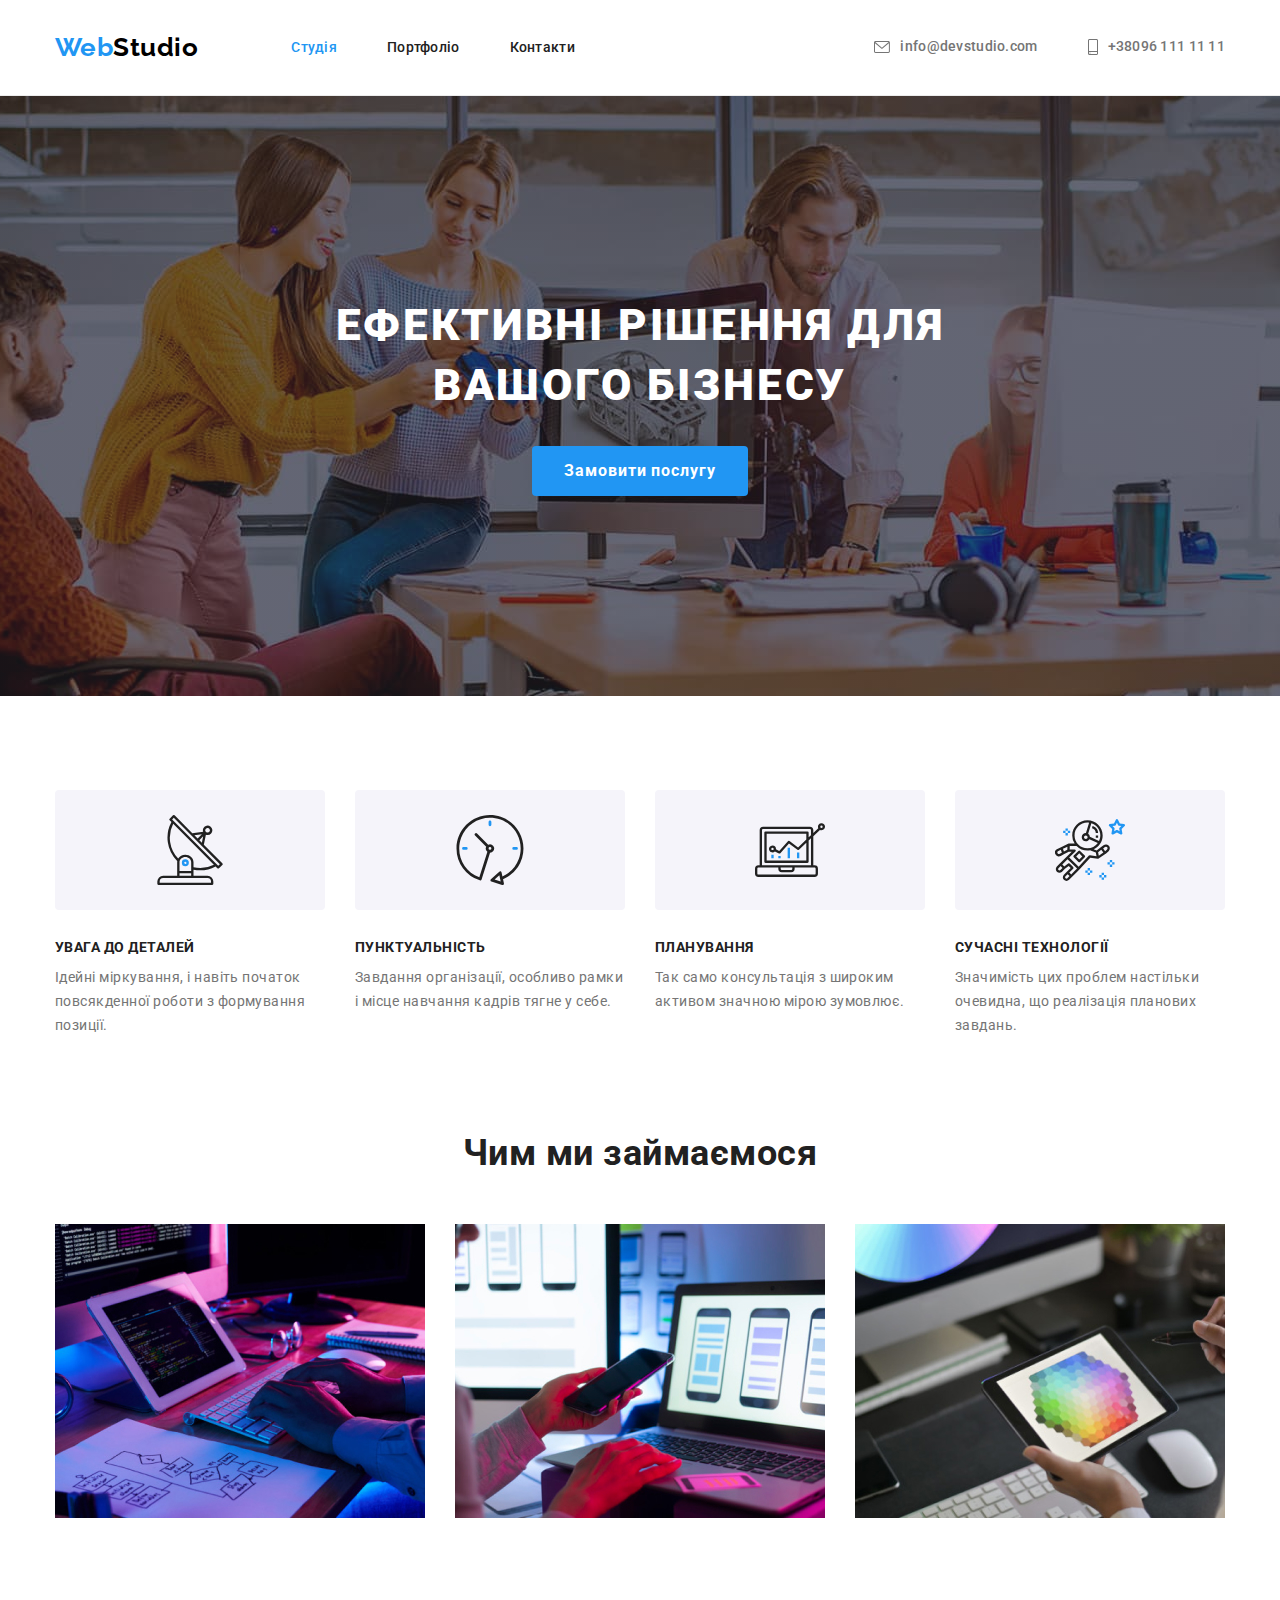
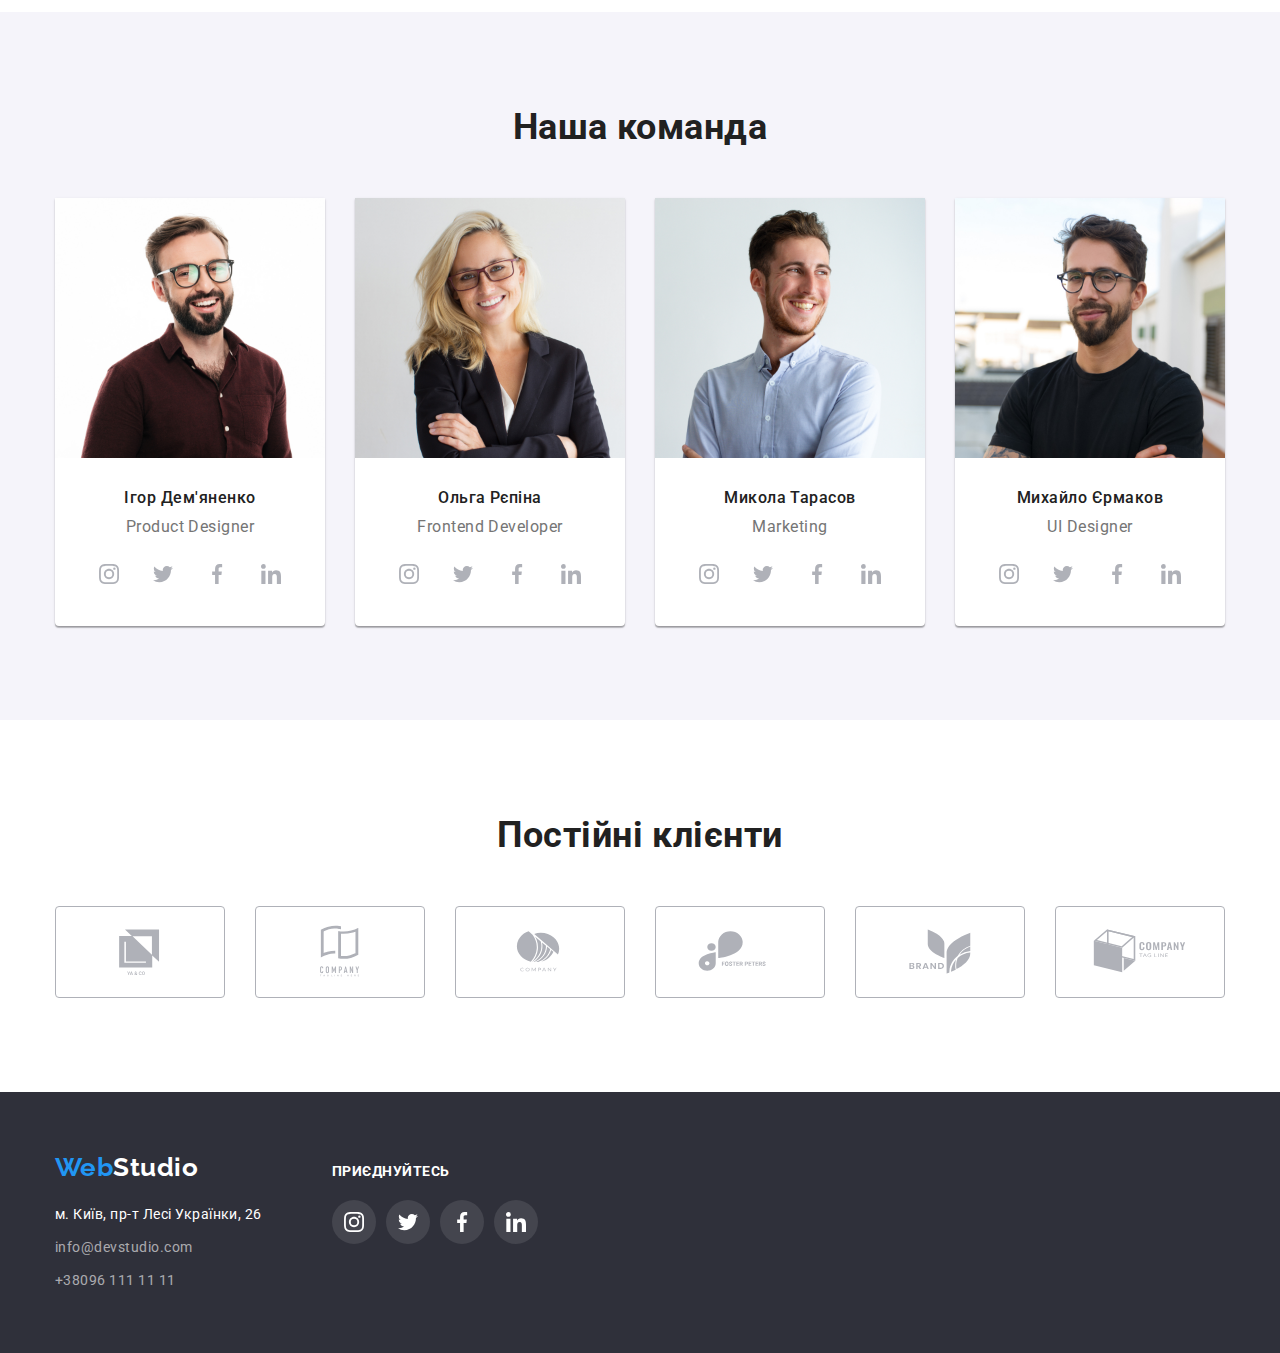
==== commit ca9ae6e6: "Add Footer network-icons section" ====
--- a/index.html
+++ b/index.html
@@ -496,6 +496,70 @@
             </ul>
           </address>
         </div>
+
+        <div class="footer-network">
+          <h2 class="footer-title">приєднуйтесь</h2>
+          <div>
+            <ul class="footer-network-list">
+              <li class="network-list">
+                <a
+                  href="https://instagram.com"
+                  class="network-link"
+                  target="_blank"
+                  rel="noopener noreferer nofollow"
+                >
+                  <div class="footer-network-button">
+                    <svg class="network-icon" width="20px" height="20px">
+                      <use href="/images/icons.svg#instagram"></use>
+                    </svg>
+                  </div>
+                </a>
+              </li>
+              <li class="network-list">
+                <a
+                  href="https://twitter.com"
+                  class="network-link"
+                  target="_blank"
+                  rel="noopener noreferer nofollow"
+                >
+                  <div class="footer-network-button">
+                    <svg class="network-icon" width="20px" height="20px">
+                      <use href="/images/icons.svg#twitter"></use>
+                    </svg>
+                  </div>
+                </a>
+              </li>
+              <li class="network-list">
+                <a
+                  href="https://facebook.com"
+                  class="network-link"
+                  target="_blank"
+                  rel="noopener noreferer nofollow"
+                >
+                  <div class="footer-network-button">
+                    <svg class="network-icon" width="20px" height="20px">
+                      <use href="/images/icons.svg#facebook"></use>
+                    </svg>
+                  </div>
+                </a>
+              </li>
+              <li class="network-list">
+                <a
+                  href="https://linkedin.com"
+                  class="network-link"
+                  target="_blank"
+                  rel="noopener noreferer nofollow"
+                >
+                  <div class="footer-network-button">
+                    <svg class="network-icon" width="20px" height="20px">
+                      <use href="/images/icons.svg#linkedin"></use>
+                    </svg>
+                  </div>
+                </a>
+              </li>
+            </ul>
+          </div>
+        </div>
       </div>
     </footer>
   </body>
--- a/css/styles.css
+++ b/css/styles.css
@@ -3,6 +3,7 @@
 /* акцент #2196F3 */
 /* білий колір #FFFFFF */
 /* білий колір футер rgba(255, 255, 255, 0.6) */
+/* колір фону футера  */
 
 :root {
   --primary-text-color: #212121;
@@ -10,6 +11,7 @@
   --accent-color: #2196f3;
   --primary-white-color: #ffffff;
   --icons-color: #afb1b8;
+  --footer-bg-color: #2f303a;
 }
 
 body {
@@ -374,13 +376,11 @@
   padding-top: 60px;
   padding-bottom: 60px;
 
-  background-color: #2f303a;
+  background-color: var(--footer-bg-color);
 }
 
 .page-footer .container {
   display: flex;
-  justify-items: center;
-  align-items: center;
 }
 
 .logo-secondary {
@@ -438,6 +438,52 @@
 .footer-link .link:hover,
 .footer-link .link:focus {
   color: var(--accent-color);
+}
+
+.footer-network {
+  margin-left: 70px;
+}
+
+.footer-title {
+  margin-bottom: 20px;
+
+  font-family: 'Roboto', sans-serif;
+  font-weight: 700;
+  font-size: 14px;
+  line-height: 1.14;
+  text-transform: uppercase;
+
+  color: var(--primary-white-color);
+}
+
+.footer-network-list {
+  display: flex;
+  align-items: center;
+  justify-content: center;
+}
+
+.footer-network-list li + li {
+  margin-left: 10px;
+}
+
+.footer-network-button {
+  display: flex;
+  align-items: center;
+  justify-content: center;
+  width: 44px;
+  height: 44px;
+  border-radius: 50%;
+
+  background: rgba(255, 255, 255, 0.1);
+  color: var(--primary-white-color);
+}
+
+.footer-network-button:hover {
+  background-color: var(--accent-color);
+}
+
+.footer-network-button:focus {
+  background-color: var(--accent-color);
 }
 
 /* Portfolio Page */
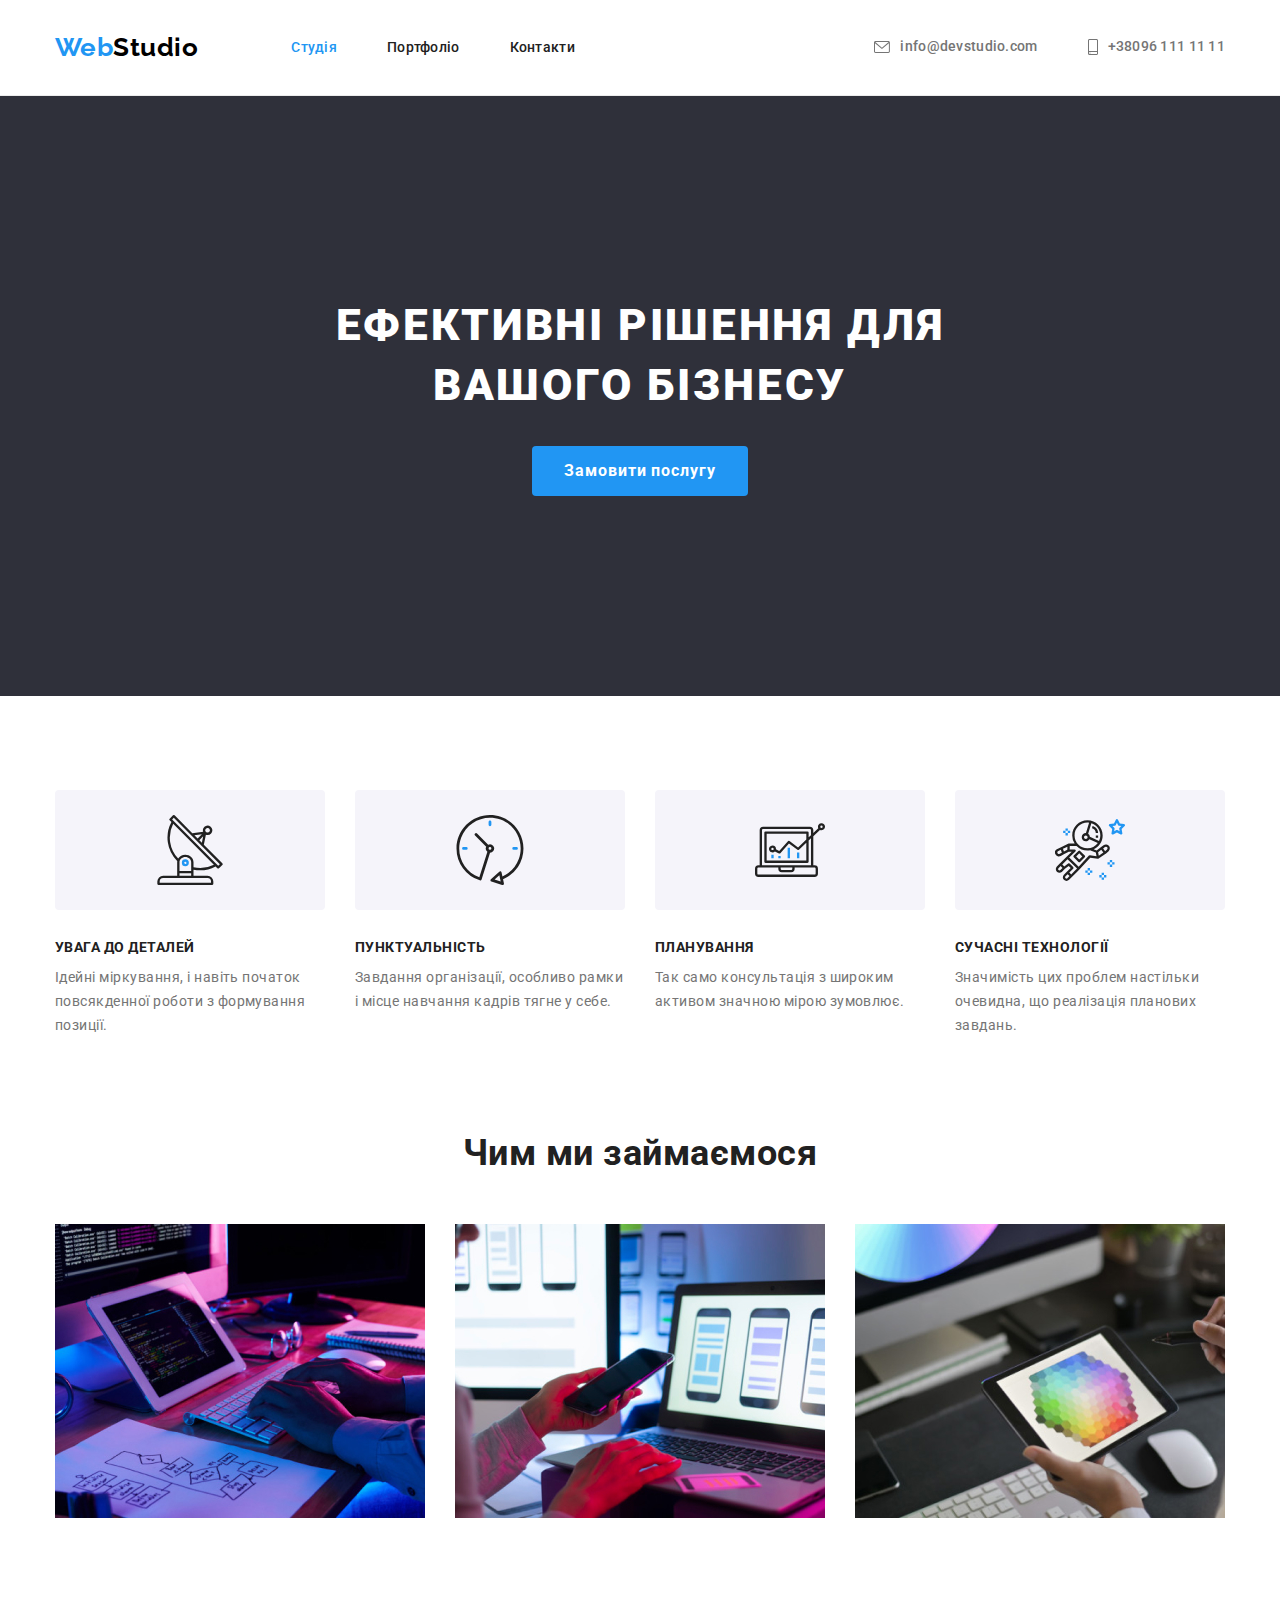
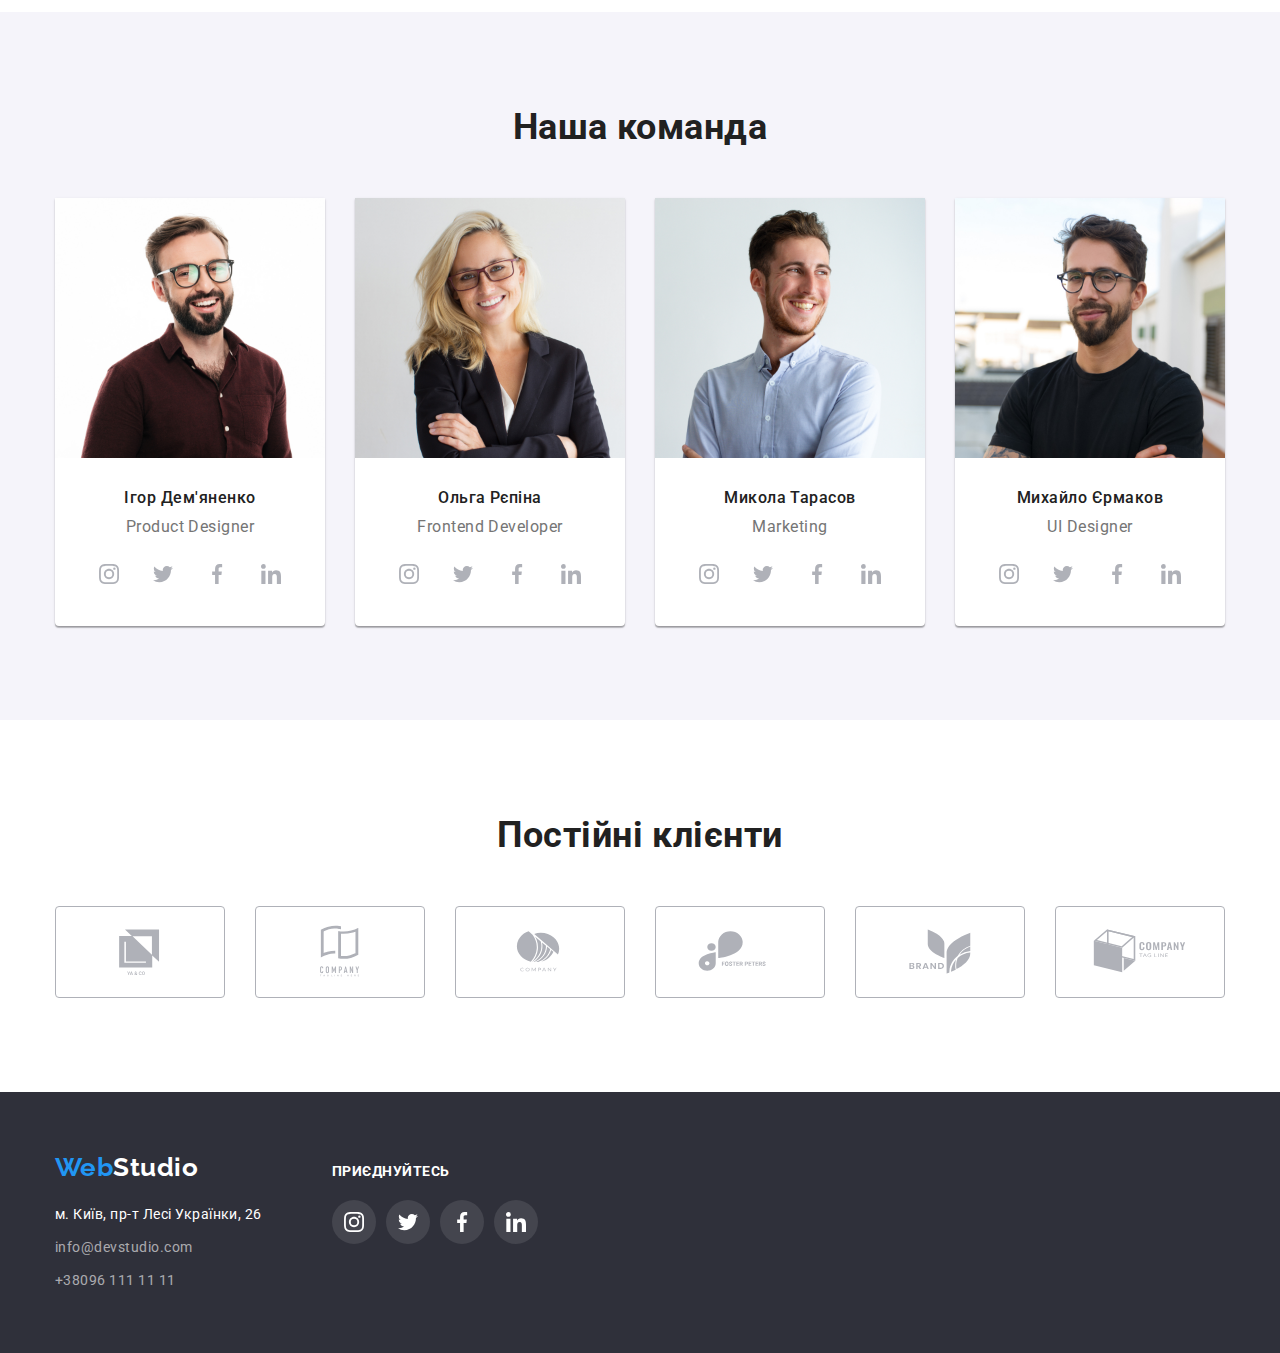
==== commit 3b40194c: "Add ./ to link files" ====
--- a/index.html
+++ b/index.html
@@ -35,7 +35,7 @@
           <li class="item">
             <a href="maito:info@devstudio.com" class="link">
               <svg class="link-svg" width="16px" height="12px">
-                <use href="/images/icons.svg#envelope"></use>
+                <use href="./images/icons.svg#envelope"></use>
               </svg>
               info@devstudio.com</a
             >
@@ -43,7 +43,7 @@
           <li class="item">
             <a href="tel:+380961111111" class="link">
               <svg class="link-svg" width="10px" height="16px">
-                <use href="/images/icons.svg#smartphone"></use>
+                <use href="./images/icons.svg#smartphone"></use>
               </svg>
               +38096 111 11 11</a
             >
@@ -73,7 +73,7 @@
             <li class="item">
               <div class="item-svg">
                 <svg class="item-antenna" width="70px" height="70px">
-                  <use href="/images/icons.svg#antenna"></use>
+                  <use href="./images/icons.svg#antenna"></use>
                 </svg>
               </div>
               <h3 class="title">УВАГА ДО ДЕТАЛЕЙ</h3>
@@ -85,7 +85,7 @@
             <li class="item">
               <div class="item-svg">
                 <svg class="item-antenna" width="70px" height="70px">
-                  <use href="/images/icons.svg#clock"></use>
+                  <use href="./images/icons.svg#clock"></use>
                 </svg>
               </div>
               <h3 class="title">ПУНКТУАЛЬНІСТЬ</h3>
@@ -97,7 +97,7 @@
             <li class="item">
               <div class="item-svg">
                 <svg class="item-antenna" width="70px" height="70px">
-                  <use href="/images/icons.svg#diagram"></use>
+                  <use href="./images/icons.svg#diagram"></use>
                 </svg>
               </div>
               <h3 class="title">ПЛАНУВАННЯ</h3>
@@ -107,7 +107,7 @@
             <li class="item">
               <div class="item-svg">
                 <svg class="item-antenna" width="70px" height="70px">
-                  <use href="/images/icons.svg#astronaut"></use>
+                  <use href="./images/icons.svg#astronaut"></use>
                 </svg>
               </div>
               <h3 class="title">СУЧАСНІ ТЕХНОЛОГІЇ</h3>
@@ -125,18 +125,18 @@
           <h2 class="section-title">Чим ми займаємося</h2>
           <ul class="work-list">
             <li class="item">
-              <img src="images/img1.jpg" alt="Людина набирає текст на компьютері" width="370" />
+              <img src="./images/img1.jpg" alt="Людина набирає текст на компьютері" width="370" />
             </li>
             <li class="item">
               <img
-                src="images/img2.jpg"
+                src="./images/img2.jpg"
                 alt="Людина переглядає макети мобільного додатка на компьютері"
                 width="370"
               />
             </li>
             <li class="item">
               <img
-                src="images/img3.jpg"
+                src="./images/img3.jpg"
                 alt="Людина переглядає палітри кольорів на планшеті"
                 width="370"
               />
@@ -151,7 +151,7 @@
           <h2 class="section-title">Наша команда</h2>
           <ul class="team-list">
             <li class="item-team">
-              <img src="images/img4.jpg" alt="Фото Ігор Дем'яненко" width="270" height="260" />
+              <img src="./images/img4.jpg" alt="Фото Ігор Дем'яненко" width="270" height="260" />
               <div class="name">
                 <h3 class="title">Ігор Дем'яненко</h3>
                 <p class="text">Product Designer</p>
@@ -165,7 +165,7 @@
                     >
                       <div class="network-button">
                         <svg class="network-icon" width="20px" height="20px">
-                          <use href="/images/icons.svg#instagram"></use>
+                          <use href=".//images/icons.svg#instagram"></use>
                         </svg>
                       </div>
                     </a>
@@ -179,7 +179,7 @@
                     >
                       <div class="network-button">
                         <svg class="network-icon" width="20px" height="20px">
-                          <use href="/images/icons.svg#twitter"></use>
+                          <use href="./images/icons.svg#twitter"></use>
                         </svg>
                       </div>
                     </a>
@@ -193,7 +193,7 @@
                     >
                       <div class="network-button">
                         <svg class="network-icon" width="20px" height="20px">
-                          <use href="/images/icons.svg#facebook"></use>
+                          <use href="./images/icons.svg#facebook"></use>
                         </svg>
                       </div>
                     </a>
@@ -207,7 +207,7 @@
                     >
                       <div class="network-button">
                         <svg class="network-icon" width="20px" height="20px">
-                          <use href="/images/icons.svg#linkedin"></use>
+                          <use href="./images/icons.svg#linkedin"></use>
                         </svg>
                       </div>
                     </a>
@@ -217,7 +217,7 @@
             </li>
 
             <li class="item-team">
-              <img src="images/img5.jpg" alt="Фото Ольга Рєпіна" width="270" height="260" />
+              <img src="./images/img5.jpg" alt="Фото Ольга Рєпіна" width="270" height="260" />
               <div class="name">
                 <h3 class="title">Ольга Рєпіна</h3>
                 <p class="text">Frontend Developer</p>
@@ -231,7 +231,7 @@
                     >
                       <div class="network-button">
                         <svg class="network-icon" width="20px" height="20px">
-                          <use href="/images/icons.svg#instagram"></use>
+                          <use href="./images/icons.svg#instagram"></use>
                         </svg>
                       </div>
                     </a>
@@ -245,7 +245,7 @@
                     >
                       <div class="network-button">
                         <svg class="network-icon" width="20px" height="20px">
-                          <use href="/images/icons.svg#twitter"></use>
+                          <use href="./images/icons.svg#twitter"></use>
                         </svg>
                       </div>
                     </a>
@@ -259,7 +259,7 @@
                     >
                       <div class="network-button">
                         <svg class="network-icon" width="20px" height="20px">
-                          <use href="/images/icons.svg#facebook"></use>
+                          <use href="./images/icons.svg#facebook"></use>
                         </svg>
                       </div>
                     </a>
@@ -273,7 +273,7 @@
                     >
                       <div class="network-button">
                         <svg class="network-icon" width="20px" height="20px">
-                          <use href="/images/icons.svg#linkedin"></use>
+                          <use href="./images/icons.svg#linkedin"></use>
                         </svg>
                       </div>
                     </a>
@@ -283,7 +283,7 @@
             </li>
 
             <li class="item-team">
-              <img src="images/img6.jpg" alt="Фото Микола Тарасов" width="270" height="260" />
+              <img src="./images/img6.jpg" alt="Фото Микола Тарасов" width="270" height="260" />
               <div class="name">
                 <h3 class="title">Микола Тарасов</h3>
                 <p class="text">Marketing</p>
@@ -297,7 +297,7 @@
                     >
                       <div class="network-button">
                         <svg class="network-icon" width="20px" height="20px">
-                          <use href="/images/icons.svg#instagram"></use>
+                          <use href="./images/icons.svg#instagram"></use>
                         </svg>
                       </div>
                     </a>
@@ -311,7 +311,7 @@
                     >
                       <div class="network-button">
                         <svg class="network-icon" width="20px" height="20px">
-                          <use href="/images/icons.svg#twitter"></use>
+                          <use href="./images/icons.svg#twitter"></use>
                         </svg>
                       </div>
                     </a>
@@ -325,7 +325,7 @@
                     >
                       <div class="network-button">
                         <svg class="network-icon" width="20px" height="20px">
-                          <use href="/images/icons.svg#facebook"></use>
+                          <use href="./images/icons.svg#facebook"></use>
                         </svg>
                       </div>
                     </a>
@@ -339,7 +339,7 @@
                     >
                       <div class="network-button">
                         <svg class="network-icon" width="20px" height="20px">
-                          <use href="/images/icons.svg#linkedin"></use>
+                          <use href="./images/icons.svg#linkedin"></use>
                         </svg>
                       </div>
                     </a>
@@ -349,7 +349,7 @@
             </li>
 
             <li class="item-team">
-              <img src="images/img7.jpg" alt="Фото Михайло Єрмаков" width="270" height="260" />
+              <img src="./images/img7.jpg" alt="Фото Михайло Єрмаков" width="270" height="260" />
               <div class="name">
                 <h3 class="title">Михайло Єрмаков</h3>
                 <p class="text">UI Designer</p>
@@ -363,7 +363,7 @@
                     >
                       <div class="network-button">
                         <svg class="network-icon" width="20px" height="20px">
-                          <use href="/images/icons.svg#instagram"></use>
+                          <use href="./images/icons.svg#instagram"></use>
                         </svg>
                       </div>
                     </a>
@@ -377,7 +377,7 @@
                     >
                       <div class="network-button">
                         <svg class="network-icon" width="20px" height="20px">
-                          <use href="/images/icons.svg#twitter"></use>
+                          <use href="./images/icons.svg#twitter"></use>
                         </svg>
                       </div>
                     </a>
@@ -391,7 +391,7 @@
                     >
                       <div class="network-button">
                         <svg class="network-icon" width="20px" height="20px">
-                          <use href="/images/icons.svg#facebook"></use>
+                          <use href="./images/icons.svg#facebook"></use>
                         </svg>
                       </div>
                     </a>
@@ -405,7 +405,7 @@
                     >
                       <div class="network-button">
                         <svg class="network-icon" width="20px" height="20px">
-                          <use href="/images/icons.svg#linkedin"></use>
+                          <use href="./images/icons.svg#linkedin"></use>
                         </svg>
                       </div>
                     </a>
@@ -425,42 +425,42 @@
             <li>
               <a href="/index.html" class="clients-button">
                 <svg class="clients-svg" width="106px" height="60px">
-                  <use href="/images/icons.svg#logo"></use>
+                  <use href="./images/icons.svg#logo"></use>
                 </svg>
               </a>
             </li>
             <li>
               <a href="/index.html" class="clients-button">
                 <svg class="clients-svg" width="106px" height="60px">
-                  <use href="/images/icons.svg#logo1"></use>
+                  <use href="./images/icons.svg#logo1"></use>
                 </svg>
               </a>
             </li>
             <li>
               <a href="/index.html" class="clients-button">
                 <svg class="clients-svg" width="106px" height="60px">
-                  <use href="/images/icons.svg#logo2"></use>
+                  <use href="./images/icons.svg#logo2"></use>
                 </svg>
               </a>
             </li>
             <li>
               <a href="/index.html" class="clients-button">
                 <svg class="clients-svg" width="106px" height="60px">
-                  <use href="/images/icons.svg#logo3"></use>
+                  <use href="./images/icons.svg#logo3"></use>
                 </svg>
               </a>
             </li>
             <li>
               <a href="/index.html" class="clients-button">
                 <svg class="clients-svg" width="106px" height="60px">
-                  <use href="/images/icons.svg#logo4"></use>
+                  <use href="./images/icons.svg#logo4"></use>
                 </svg>
               </a>
             </li>
             <li>
               <a href="/index.html" class="clients-button">
                 <svg class="clients-svg" width="106px" height="60px">
-                  <use href="/images/icons.svg#logo5"></use>
+                  <use href="./images/icons.svg#logo5"></use>
                 </svg>
               </a>
             </li>
@@ -510,7 +510,7 @@
                 >
                   <div class="footer-network-button">
                     <svg class="network-icon" width="20px" height="20px">
-                      <use href="/images/icons.svg#instagram"></use>
+                      <use href="./images/icons.svg#instagram"></use>
                     </svg>
                   </div>
                 </a>
@@ -524,7 +524,7 @@
                 >
                   <div class="footer-network-button">
                     <svg class="network-icon" width="20px" height="20px">
-                      <use href="/images/icons.svg#twitter"></use>
+                      <use href="./images/icons.svg#twitter"></use>
                     </svg>
                   </div>
                 </a>
@@ -538,7 +538,7 @@
                 >
                   <div class="footer-network-button">
                     <svg class="network-icon" width="20px" height="20px">
-                      <use href="/images/icons.svg#facebook"></use>
+                      <use href="./images/icons.svg#facebook"></use>
                     </svg>
                   </div>
                 </a>
@@ -552,7 +552,7 @@
                 >
                   <div class="footer-network-button">
                     <svg class="network-icon" width="20px" height="20px">
-                      <use href="/images/icons.svg#linkedin"></use>
+                      <use href="./images/icons.svg#linkedin"></use>
                     </svg>
                   </div>
                 </a>
--- a/css/styles.css
+++ b/css/styles.css
@@ -11,7 +11,7 @@
   --accent-color: #2196f3;
   --primary-white-color: #ffffff;
   --icons-color: #afb1b8;
-  --footer-bg-color: #2f303a;
+  --bg-color: #2f303a;
 }
 
 body {
@@ -159,7 +159,7 @@
 /* Hero */
 
 .hero {
-  background-color: #2f303a;
+  background-color: var(--bg-color);
   text-align: center;
 }
 
@@ -169,7 +169,7 @@
   margin-right: auto;
   margin-left: auto;
   background-image: linear-gradient(to right, rgba(47, 48, 58, 0.4), rgba(47, 48, 58, 0.4)),
-    url(/images/bg_img.jpg);
+    url(./images/bg_img.jpg);
   background-repeat: no-repeat;
   background-position: center;
 }
@@ -364,6 +364,7 @@
 .clients-button:hover,
 .clients-button:focus {
   color: var(--accent-color);
+  outline-color: var(--accent-color);
 }
 
 .clients-svg {
@@ -376,7 +377,7 @@
   padding-top: 60px;
   padding-bottom: 60px;
 
-  background-color: var(--footer-bg-color);
+  background-color: var(--bg-color);
 }
 
 .page-footer .container {
@@ -407,6 +408,7 @@
 }
 
 .logo-secondary:hover,
+.logo-secondary:focus,
 .logo-accent:focus {
   color: var(--accent-color);
 }
@@ -421,7 +423,7 @@
 }
 
 .address:hover,
-.adress:focus {
+.address:focus {
   color: var(--accent-color);
 }
 
@@ -482,7 +484,7 @@
   background-color: var(--accent-color);
 }
 
-.footer-network-button:focus {
+.network-link:focus .footer-network-button {
   background-color: var(--accent-color);
 }
 
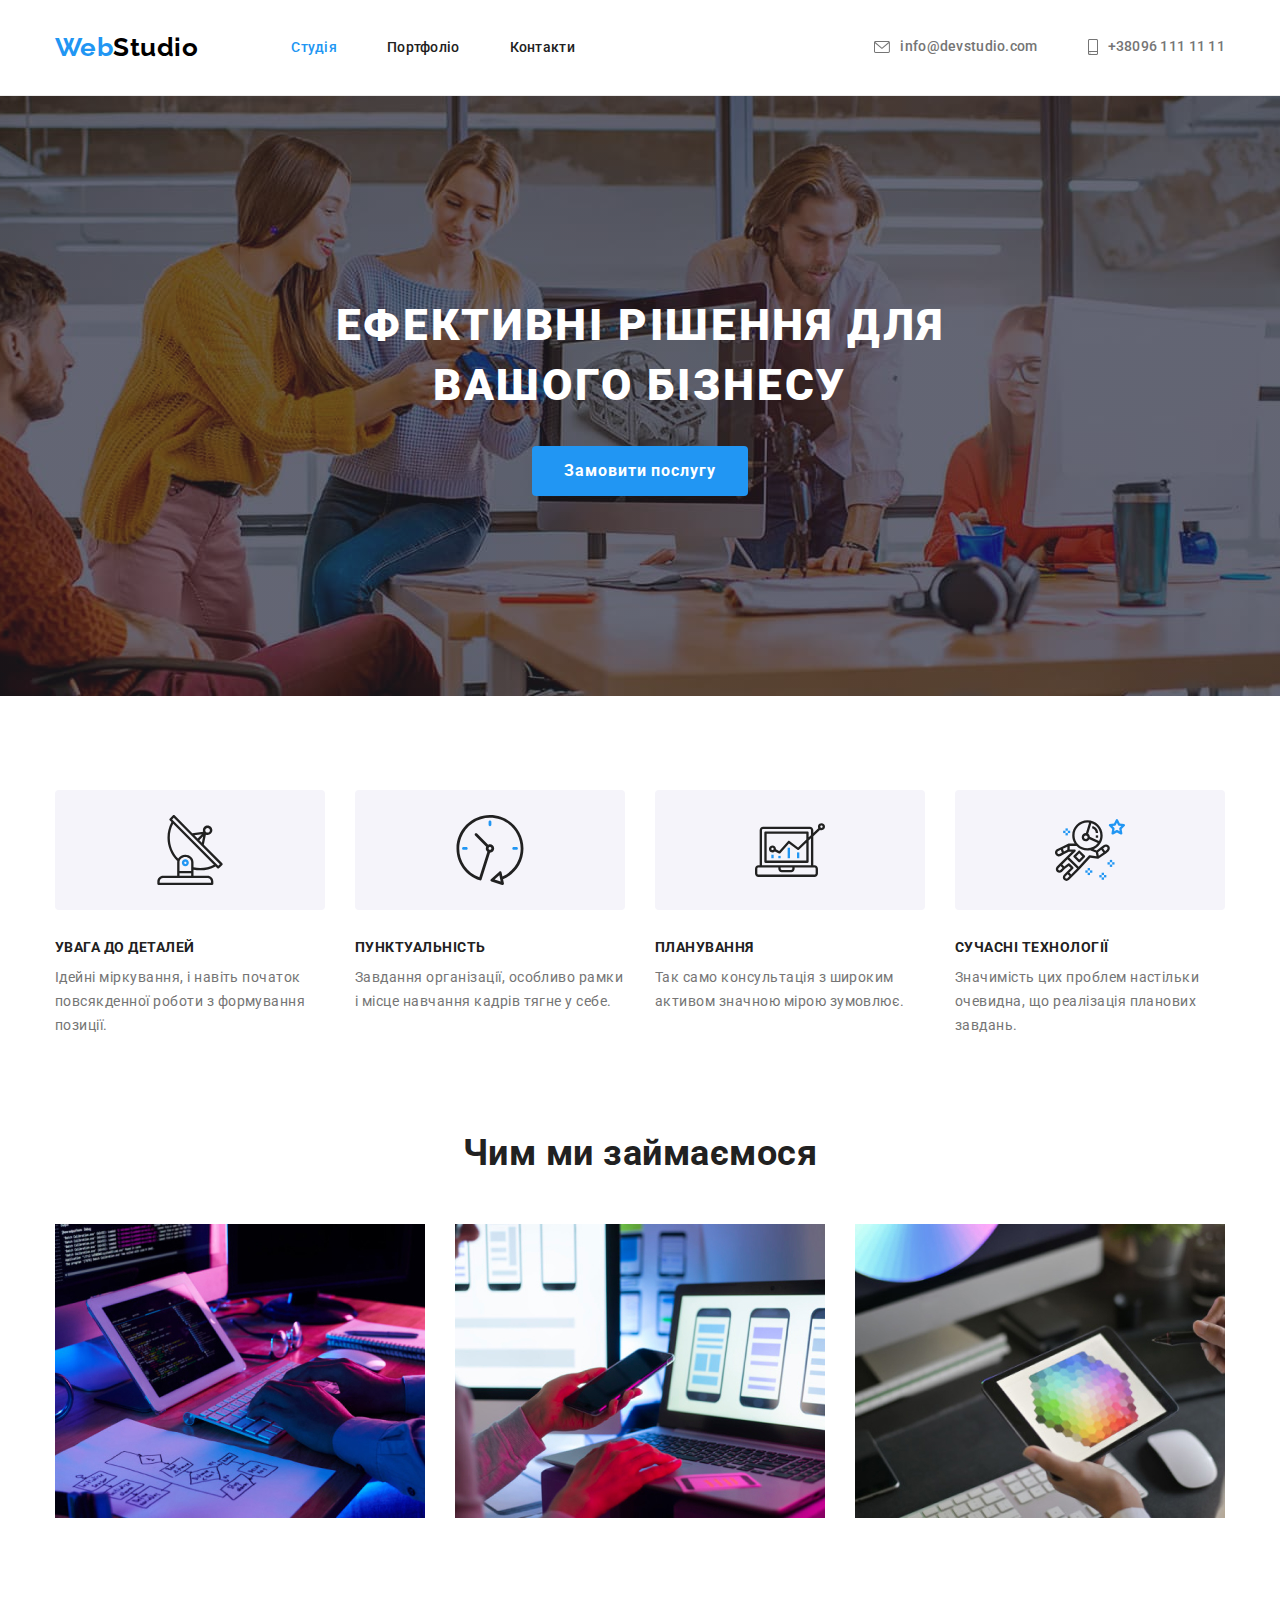
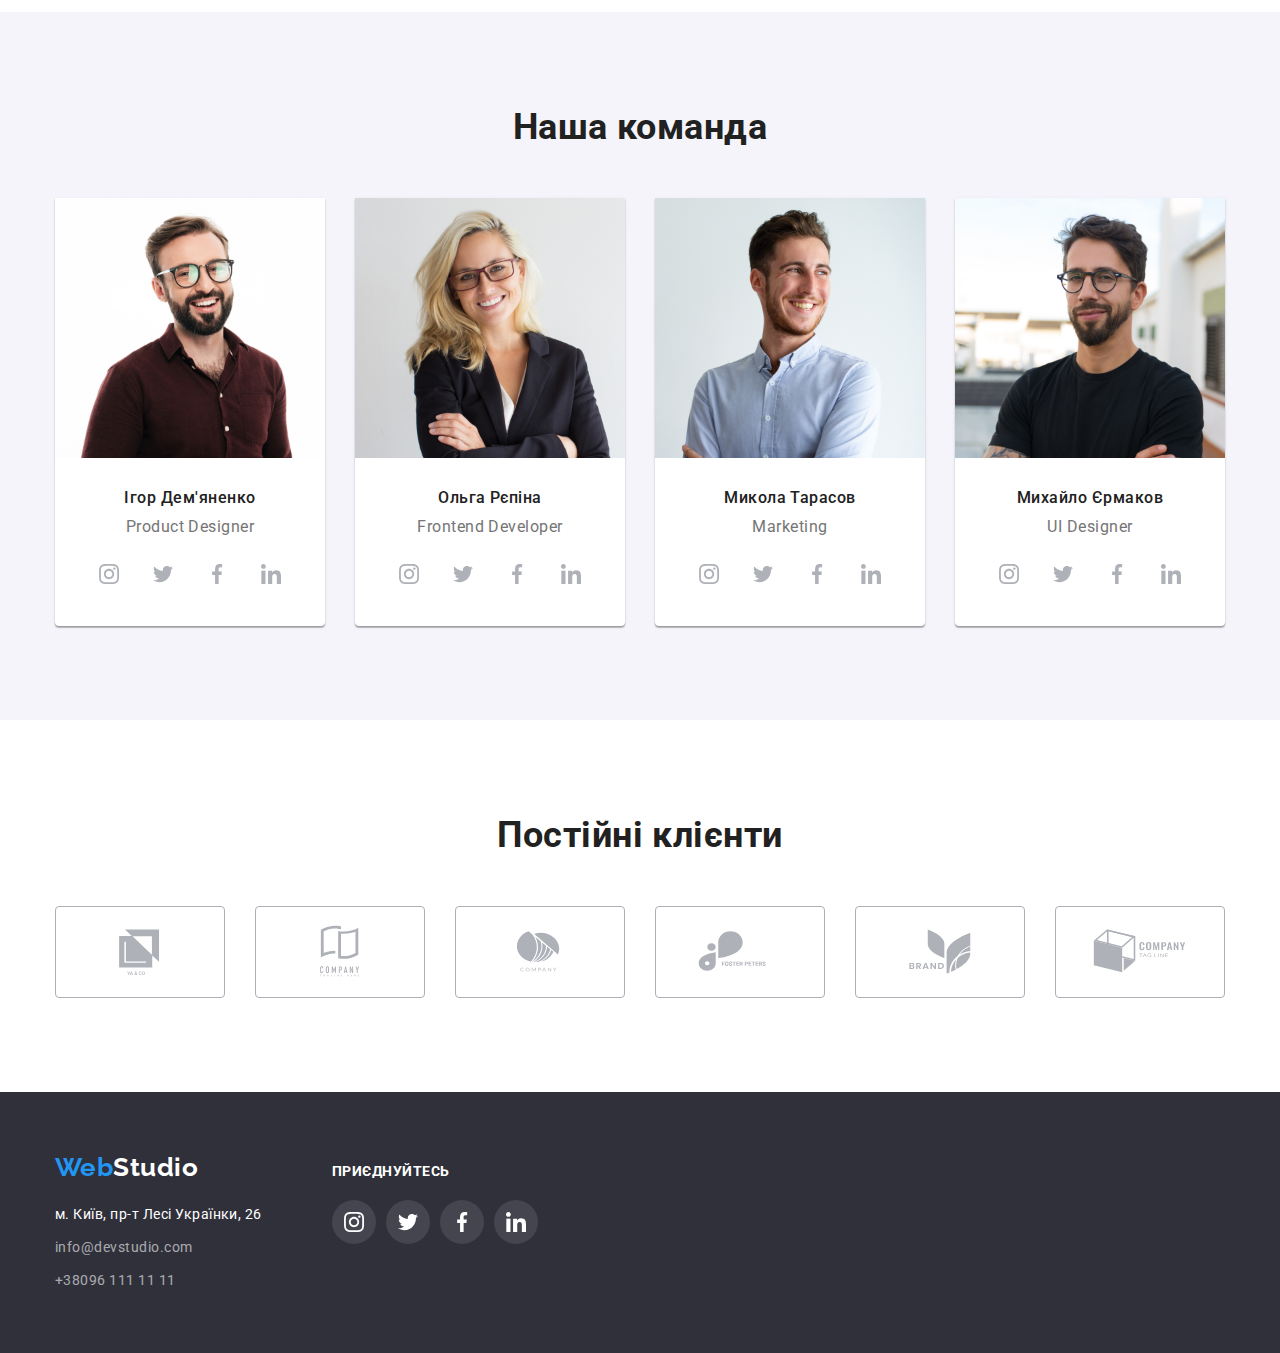
==== commit 8b6375ac: "Add new svg file" ====
--- a/index.html
+++ b/index.html
@@ -35,7 +35,7 @@
           <li class="item">
             <a href="maito:info@devstudio.com" class="link">
               <svg class="link-svg" width="16px" height="12px">
-                <use href="./images/icons.svg#envelope"></use>
+                <use href="./images/symbol-defs.svg#envelope"></use>
               </svg>
               info@devstudio.com</a
             >
@@ -43,7 +43,7 @@
           <li class="item">
             <a href="tel:+380961111111" class="link">
               <svg class="link-svg" width="10px" height="16px">
-                <use href="./images/icons.svg#smartphone"></use>
+                <use href="./images/symbol-defs.svg#smartphone"></use>
               </svg>
               +38096 111 11 11</a
             >
@@ -73,7 +73,7 @@
             <li class="item">
               <div class="item-svg">
                 <svg class="item-antenna" width="70px" height="70px">
-                  <use href="./images/icons.svg#antenna"></use>
+                  <use href="./images/symbol-defs.svg#antenna"></use>
                 </svg>
               </div>
               <h3 class="title">УВАГА ДО ДЕТАЛЕЙ</h3>
@@ -85,7 +85,7 @@
             <li class="item">
               <div class="item-svg">
                 <svg class="item-antenna" width="70px" height="70px">
-                  <use href="./images/icons.svg#clock"></use>
+                  <use href="./images/symbol-defs.svg#clock"></use>
                 </svg>
               </div>
               <h3 class="title">ПУНКТУАЛЬНІСТЬ</h3>
@@ -97,7 +97,7 @@
             <li class="item">
               <div class="item-svg">
                 <svg class="item-antenna" width="70px" height="70px">
-                  <use href="./images/icons.svg#diagram"></use>
+                  <use href="./images/symbol-defs.svg#diagram"></use>
                 </svg>
               </div>
               <h3 class="title">ПЛАНУВАННЯ</h3>
@@ -107,7 +107,7 @@
             <li class="item">
               <div class="item-svg">
                 <svg class="item-antenna" width="70px" height="70px">
-                  <use href="./images/icons.svg#astronaut"></use>
+                  <use href="./images/symbol-defs.svg#astronaut"></use>
                 </svg>
               </div>
               <h3 class="title">СУЧАСНІ ТЕХНОЛОГІЇ</h3>
@@ -165,7 +165,7 @@
                     >
                       <div class="network-button">
                         <svg class="network-icon" width="20px" height="20px">
-                          <use href=".//images/icons.svg#instagram"></use>
+                          <use href="./images/symbol-defs.svg#instagram"></use>
                         </svg>
                       </div>
                     </a>
@@ -179,7 +179,7 @@
                     >
                       <div class="network-button">
                         <svg class="network-icon" width="20px" height="20px">
-                          <use href="./images/icons.svg#twitter"></use>
+                          <use href="./images/symbol-defs.svg#twitter"></use>
                         </svg>
                       </div>
                     </a>
@@ -193,7 +193,7 @@
                     >
                       <div class="network-button">
                         <svg class="network-icon" width="20px" height="20px">
-                          <use href="./images/icons.svg#facebook"></use>
+                          <use href="./images/symbol-defs.svg#facebook"></use>
                         </svg>
                       </div>
                     </a>
@@ -207,7 +207,7 @@
                     >
                       <div class="network-button">
                         <svg class="network-icon" width="20px" height="20px">
-                          <use href="./images/icons.svg#linkedin"></use>
+                          <use href="./images/symbol-defs.svg#linkedin"></use>
                         </svg>
                       </div>
                     </a>
@@ -231,7 +231,7 @@
                     >
                       <div class="network-button">
                         <svg class="network-icon" width="20px" height="20px">
-                          <use href="./images/icons.svg#instagram"></use>
+                          <use href="./images/symbol-defs.svg#instagram"></use>
                         </svg>
                       </div>
                     </a>
@@ -245,7 +245,7 @@
                     >
                       <div class="network-button">
                         <svg class="network-icon" width="20px" height="20px">
-                          <use href="./images/icons.svg#twitter"></use>
+                          <use href="./images/symbol-defs.svg#twitter"></use>
                         </svg>
                       </div>
                     </a>
@@ -259,7 +259,7 @@
                     >
                       <div class="network-button">
                         <svg class="network-icon" width="20px" height="20px">
-                          <use href="./images/icons.svg#facebook"></use>
+                          <use href="./images/symbol-defs.svg#facebook"></use>
                         </svg>
                       </div>
                     </a>
@@ -273,7 +273,7 @@
                     >
                       <div class="network-button">
                         <svg class="network-icon" width="20px" height="20px">
-                          <use href="./images/icons.svg#linkedin"></use>
+                          <use href="./images/symbol-defs.svg#linkedin"></use>
                         </svg>
                       </div>
                     </a>
@@ -297,7 +297,7 @@
                     >
                       <div class="network-button">
                         <svg class="network-icon" width="20px" height="20px">
-                          <use href="./images/icons.svg#instagram"></use>
+                          <use href="./images/symbol-defs.svg#instagram"></use>
                         </svg>
                       </div>
                     </a>
@@ -311,7 +311,7 @@
                     >
                       <div class="network-button">
                         <svg class="network-icon" width="20px" height="20px">
-                          <use href="./images/icons.svg#twitter"></use>
+                          <use href="./images/symbol-defs.svg#twitter"></use>
                         </svg>
                       </div>
                     </a>
@@ -325,7 +325,7 @@
                     >
                       <div class="network-button">
                         <svg class="network-icon" width="20px" height="20px">
-                          <use href="./images/icons.svg#facebook"></use>
+                          <use href="./images/symbol-defs.svg#facebook"></use>
                         </svg>
                       </div>
                     </a>
@@ -339,7 +339,7 @@
                     >
                       <div class="network-button">
                         <svg class="network-icon" width="20px" height="20px">
-                          <use href="./images/icons.svg#linkedin"></use>
+                          <use href="./images/symbol-defs.svg#linkedin"></use>
                         </svg>
                       </div>
                     </a>
@@ -363,7 +363,7 @@
                     >
                       <div class="network-button">
                         <svg class="network-icon" width="20px" height="20px">
-                          <use href="./images/icons.svg#instagram"></use>
+                          <use href="./images/symbol-defs.svg#instagram"></use>
                         </svg>
                       </div>
                     </a>
@@ -377,7 +377,7 @@
                     >
                       <div class="network-button">
                         <svg class="network-icon" width="20px" height="20px">
-                          <use href="./images/icons.svg#twitter"></use>
+                          <use href="./images/symbol-defs.svg#twitter"></use>
                         </svg>
                       </div>
                     </a>
@@ -391,7 +391,7 @@
                     >
                       <div class="network-button">
                         <svg class="network-icon" width="20px" height="20px">
-                          <use href="./images/icons.svg#facebook"></use>
+                          <use href="./images/symbol-defs.svg#facebook"></use>
                         </svg>
                       </div>
                     </a>
@@ -405,7 +405,7 @@
                     >
                       <div class="network-button">
                         <svg class="network-icon" width="20px" height="20px">
-                          <use href="./images/icons.svg#linkedin"></use>
+                          <use href="./images/symbol-defs.svg#linkedin"></use>
                         </svg>
                       </div>
                     </a>
@@ -425,42 +425,42 @@
             <li>
               <a href="/index.html" class="clients-button">
                 <svg class="clients-svg" width="106px" height="60px">
-                  <use href="./images/icons.svg#logo"></use>
+                  <use href="./images/symbol-defs.svg#logo"></use>
                 </svg>
               </a>
             </li>
             <li>
               <a href="/index.html" class="clients-button">
                 <svg class="clients-svg" width="106px" height="60px">
-                  <use href="./images/icons.svg#logo1"></use>
+                  <use href="./images/symbol-defs.svg#logo1"></use>
                 </svg>
               </a>
             </li>
             <li>
               <a href="/index.html" class="clients-button">
                 <svg class="clients-svg" width="106px" height="60px">
-                  <use href="./images/icons.svg#logo2"></use>
+                  <use href="./images/symbol-defs.svg#logo2"></use>
                 </svg>
               </a>
             </li>
             <li>
               <a href="/index.html" class="clients-button">
                 <svg class="clients-svg" width="106px" height="60px">
-                  <use href="./images/icons.svg#logo3"></use>
+                  <use href="./images/symbol-defs.svg#logo3"></use>
                 </svg>
               </a>
             </li>
             <li>
               <a href="/index.html" class="clients-button">
                 <svg class="clients-svg" width="106px" height="60px">
-                  <use href="./images/icons.svg#logo4"></use>
+                  <use href="./images/symbol-defs.svg#logo4"></use>
                 </svg>
               </a>
             </li>
             <li>
               <a href="/index.html" class="clients-button">
                 <svg class="clients-svg" width="106px" height="60px">
-                  <use href="./images/icons.svg#logo5"></use>
+                  <use href="./images/symbol-defs.svg#logo5"></use>
                 </svg>
               </a>
             </li>
@@ -510,7 +510,7 @@
                 >
                   <div class="footer-network-button">
                     <svg class="network-icon" width="20px" height="20px">
-                      <use href="./images/icons.svg#instagram"></use>
+                      <use href="./images/symbol-defs.svg#instagram"></use>
                     </svg>
                   </div>
                 </a>
@@ -524,7 +524,7 @@
                 >
                   <div class="footer-network-button">
                     <svg class="network-icon" width="20px" height="20px">
-                      <use href="./images/icons.svg#twitter"></use>
+                      <use href="./images/symbol-defs.svg#twitter"></use>
                     </svg>
                   </div>
                 </a>
@@ -538,7 +538,7 @@
                 >
                   <div class="footer-network-button">
                     <svg class="network-icon" width="20px" height="20px">
-                      <use href="./images/icons.svg#facebook"></use>
+                      <use href="./images/symbol-defs.svg#facebook"></use>
                     </svg>
                   </div>
                 </a>
@@ -552,7 +552,7 @@
                 >
                   <div class="footer-network-button">
                     <svg class="network-icon" width="20px" height="20px">
-                      <use href="./images/icons.svg#linkedin"></use>
+                      <use href="./images/symbol-defs.svg#linkedin"></use>
                     </svg>
                   </div>
                 </a>
--- a/css/styles.css
+++ b/css/styles.css
@@ -169,7 +169,7 @@
   margin-right: auto;
   margin-left: auto;
   background-image: linear-gradient(to right, rgba(47, 48, 58, 0.4), rgba(47, 48, 58, 0.4)),
-    url(./images/bg_img.jpg);
+    url('../images/bg_img.jpg');
   background-repeat: no-repeat;
   background-position: center;
 }
